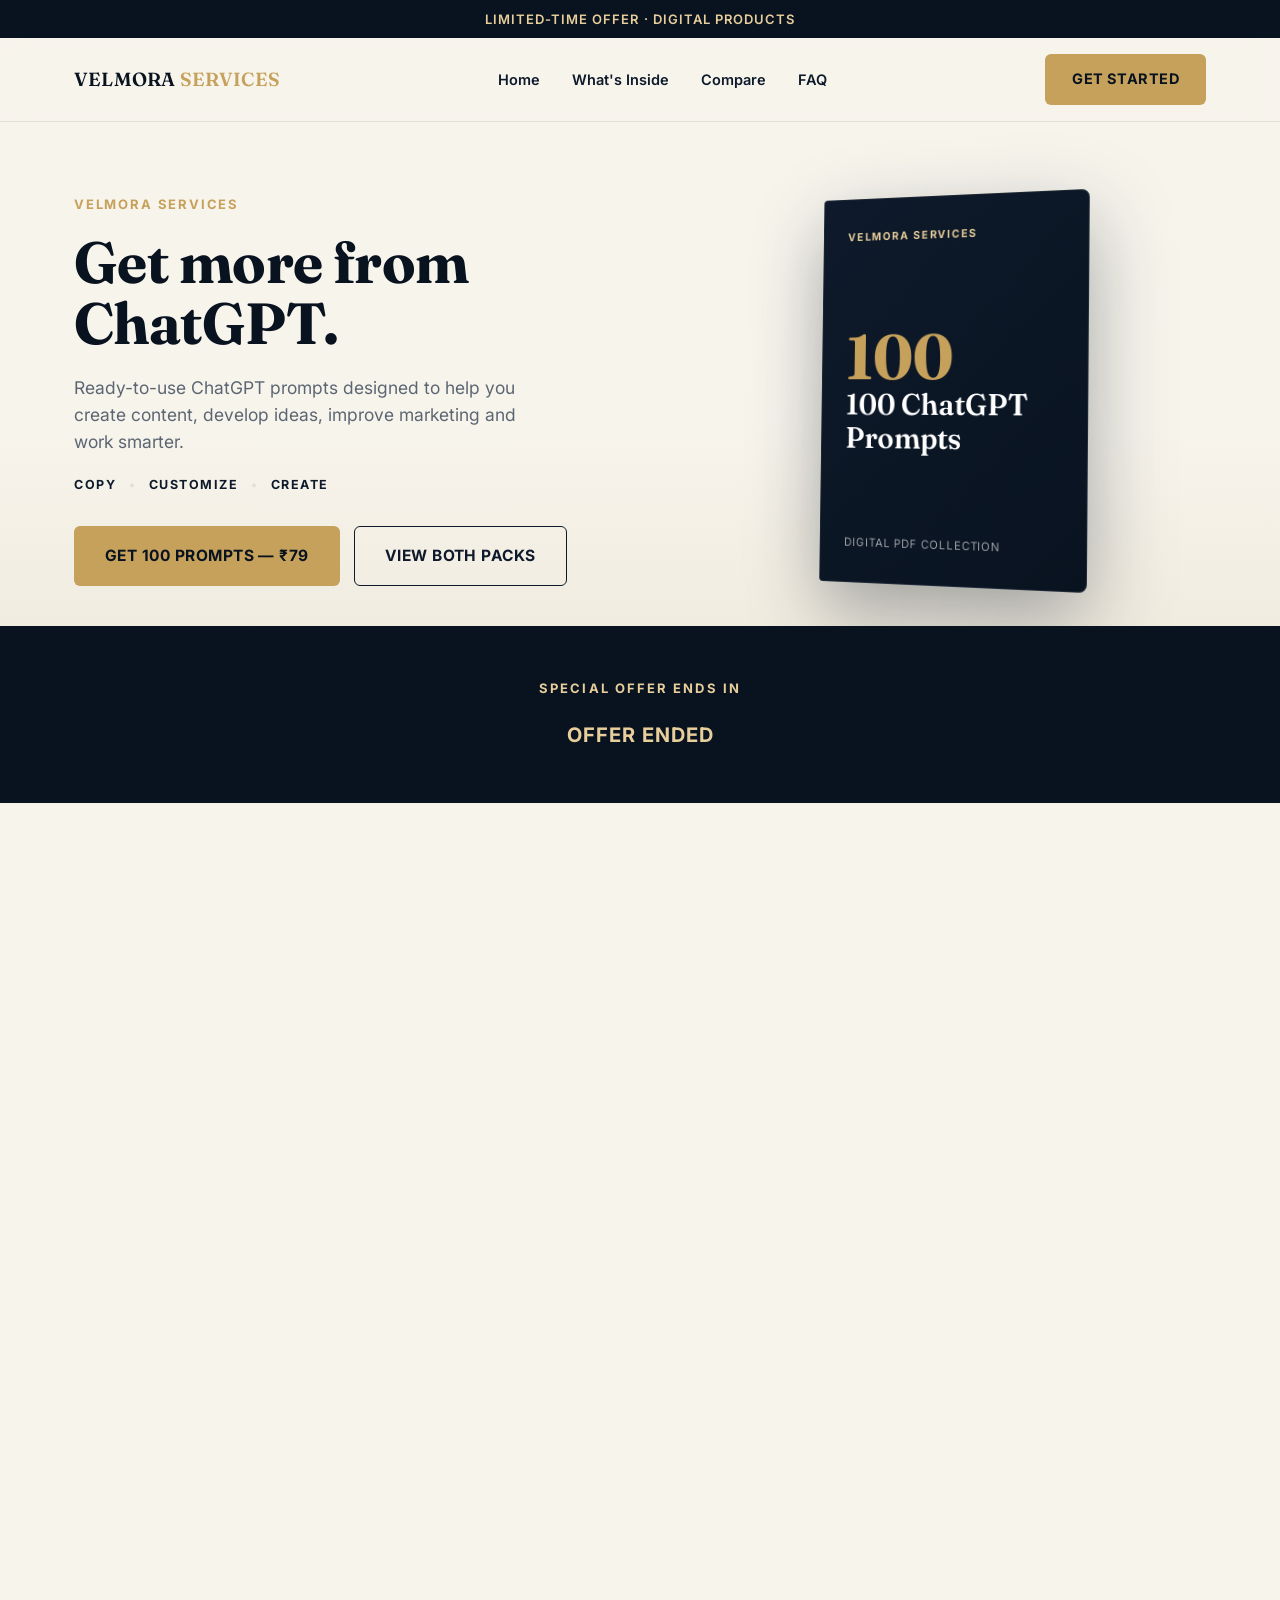
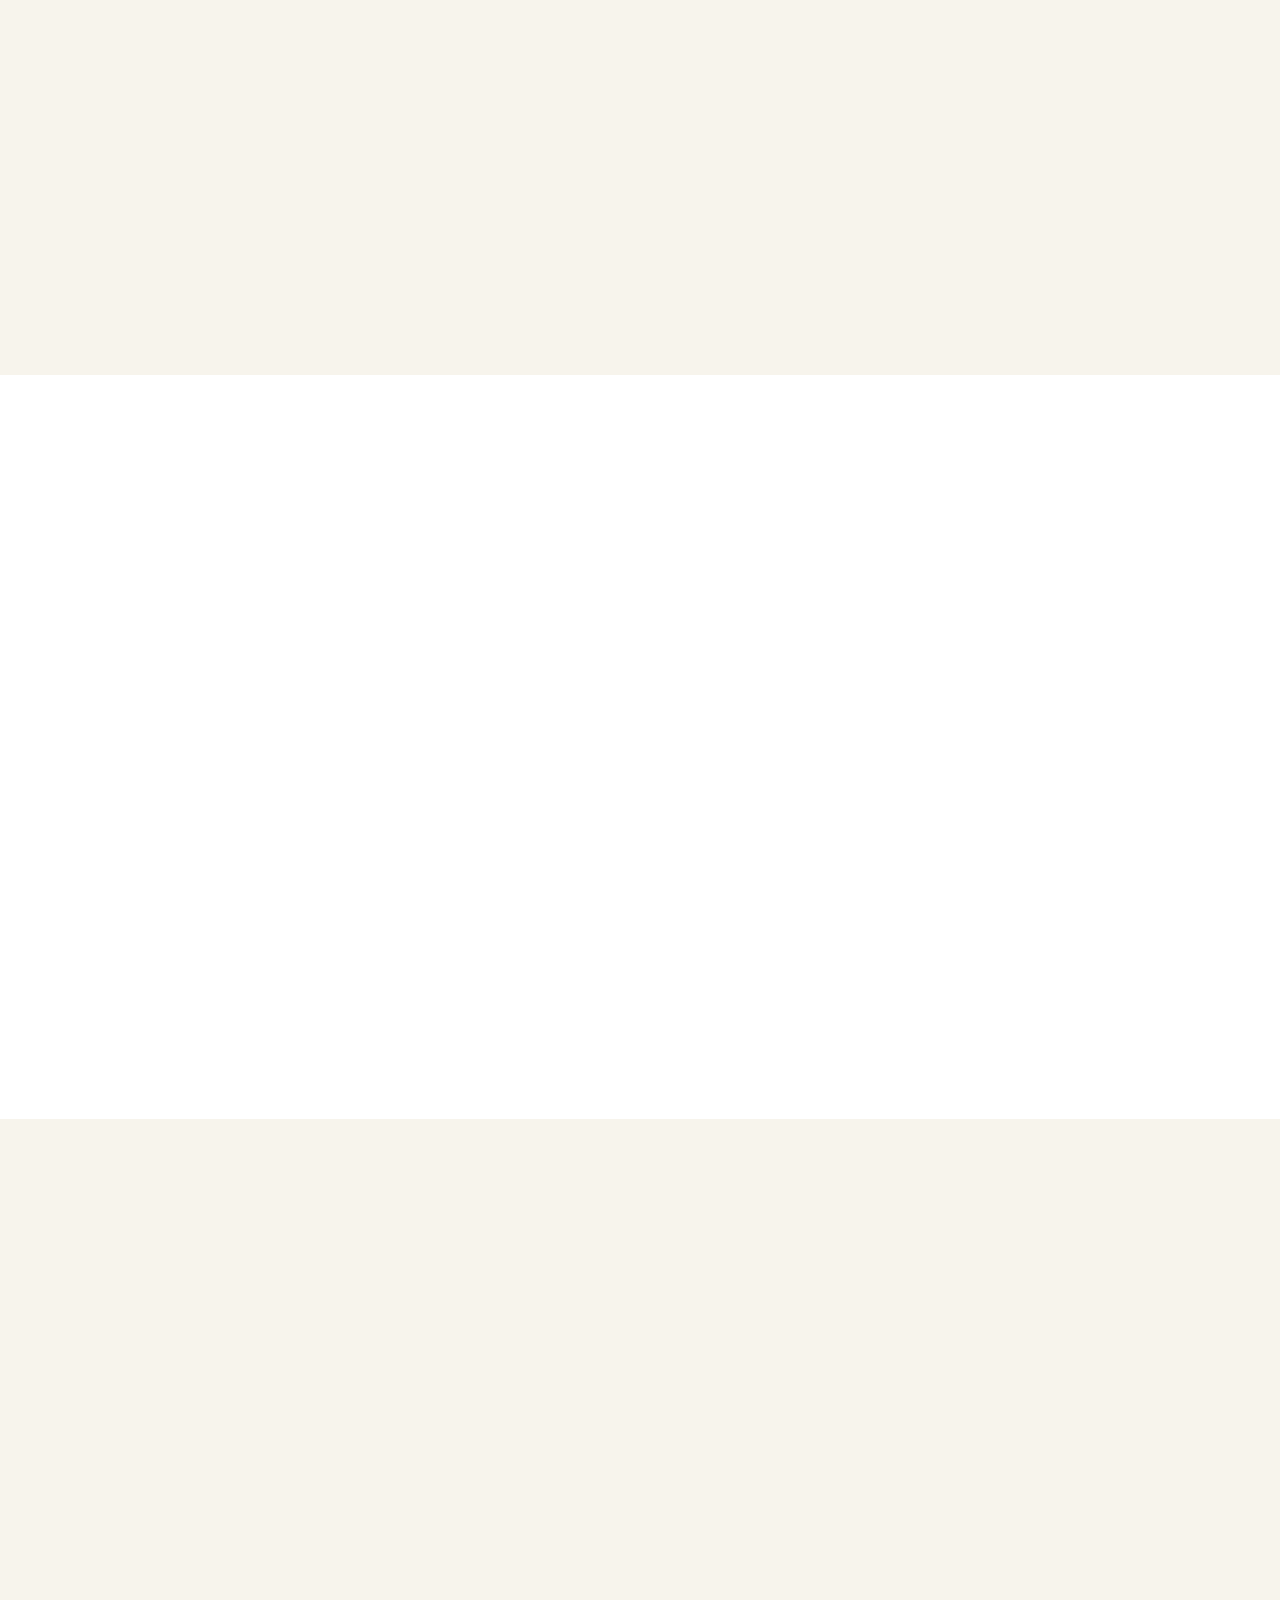
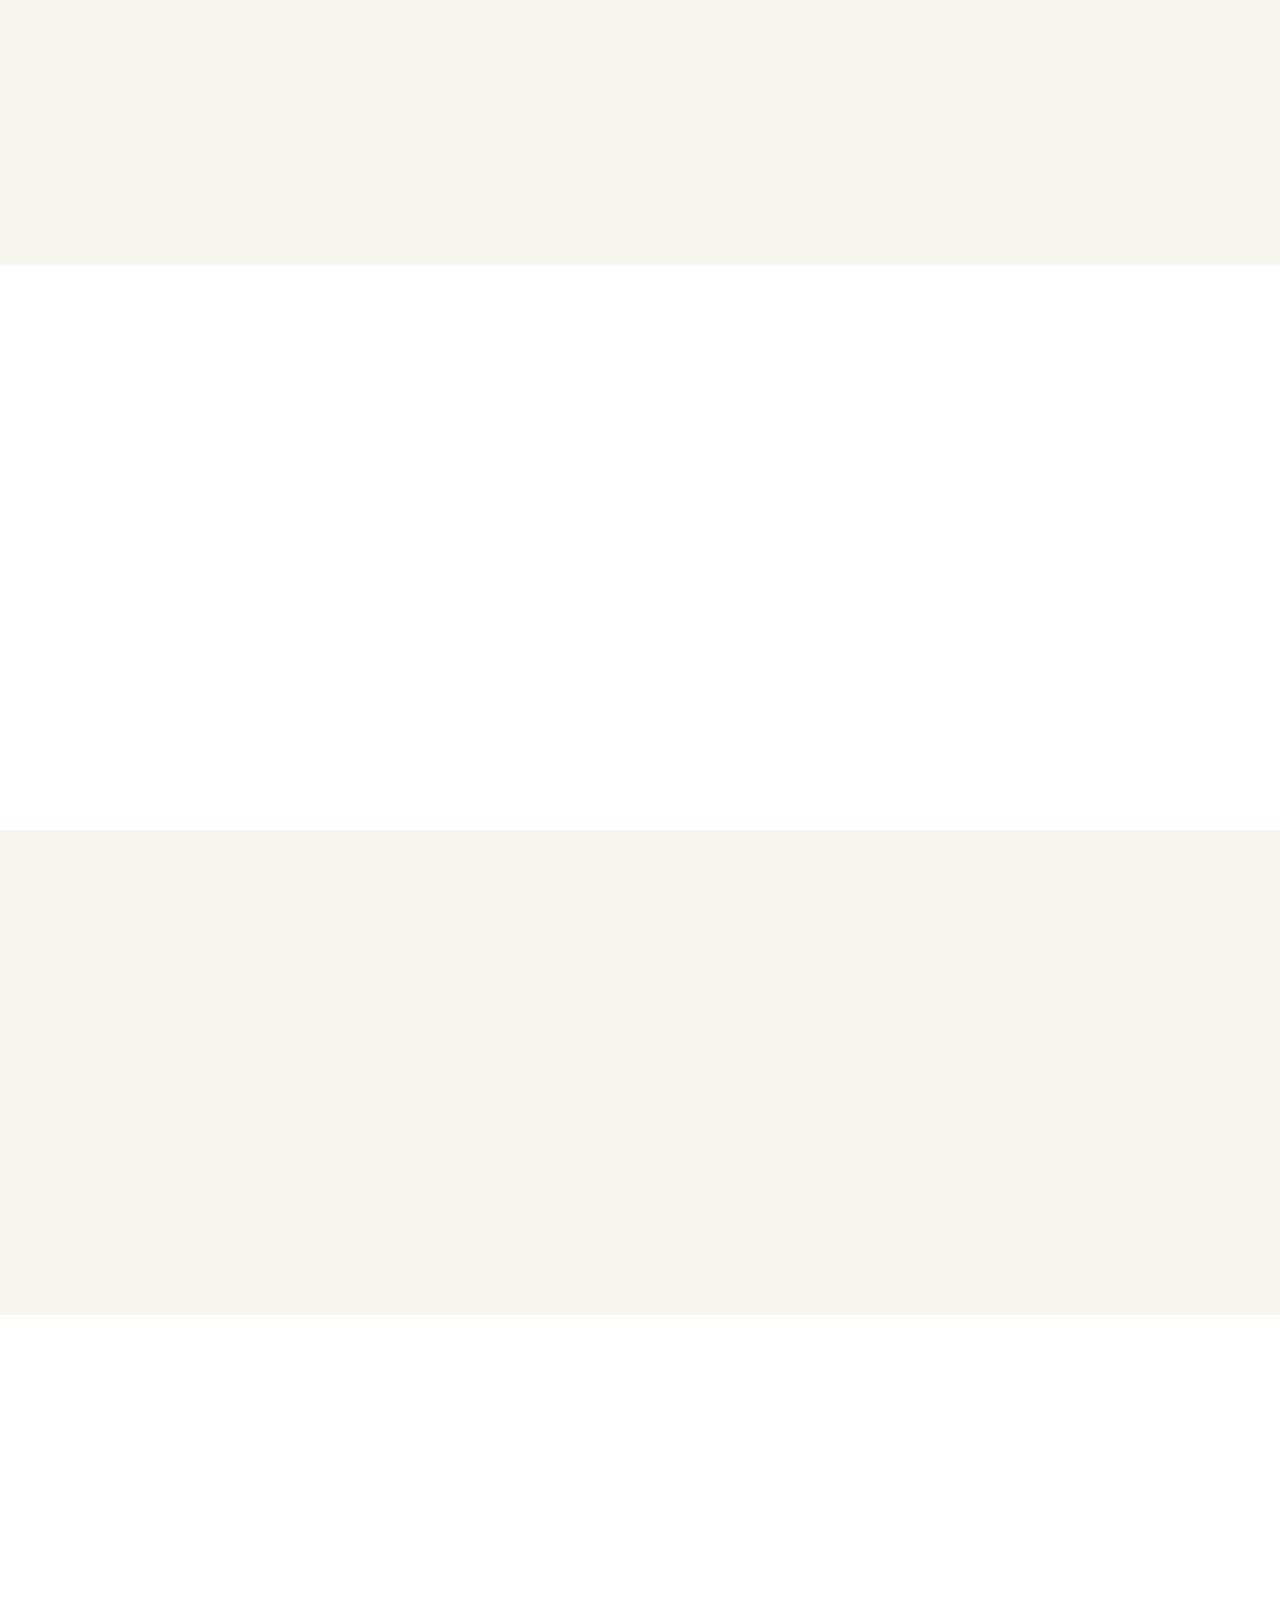
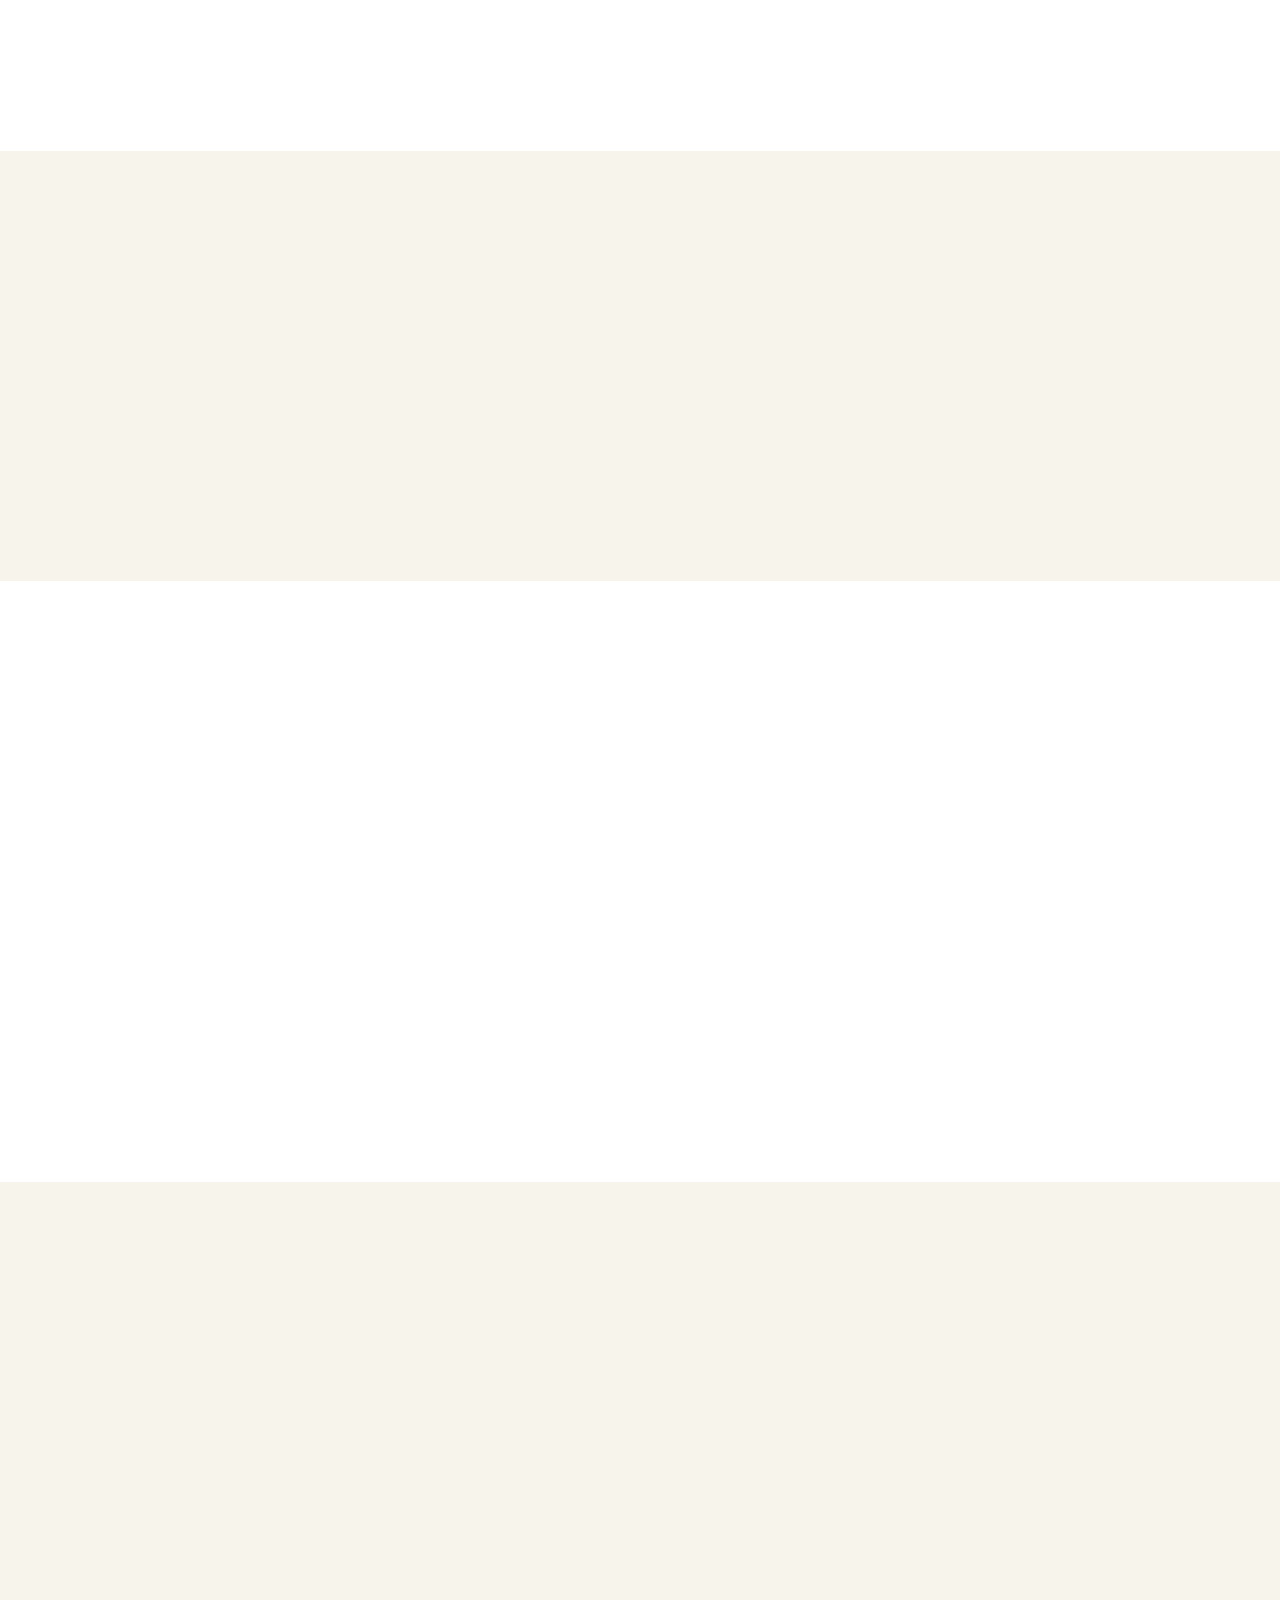
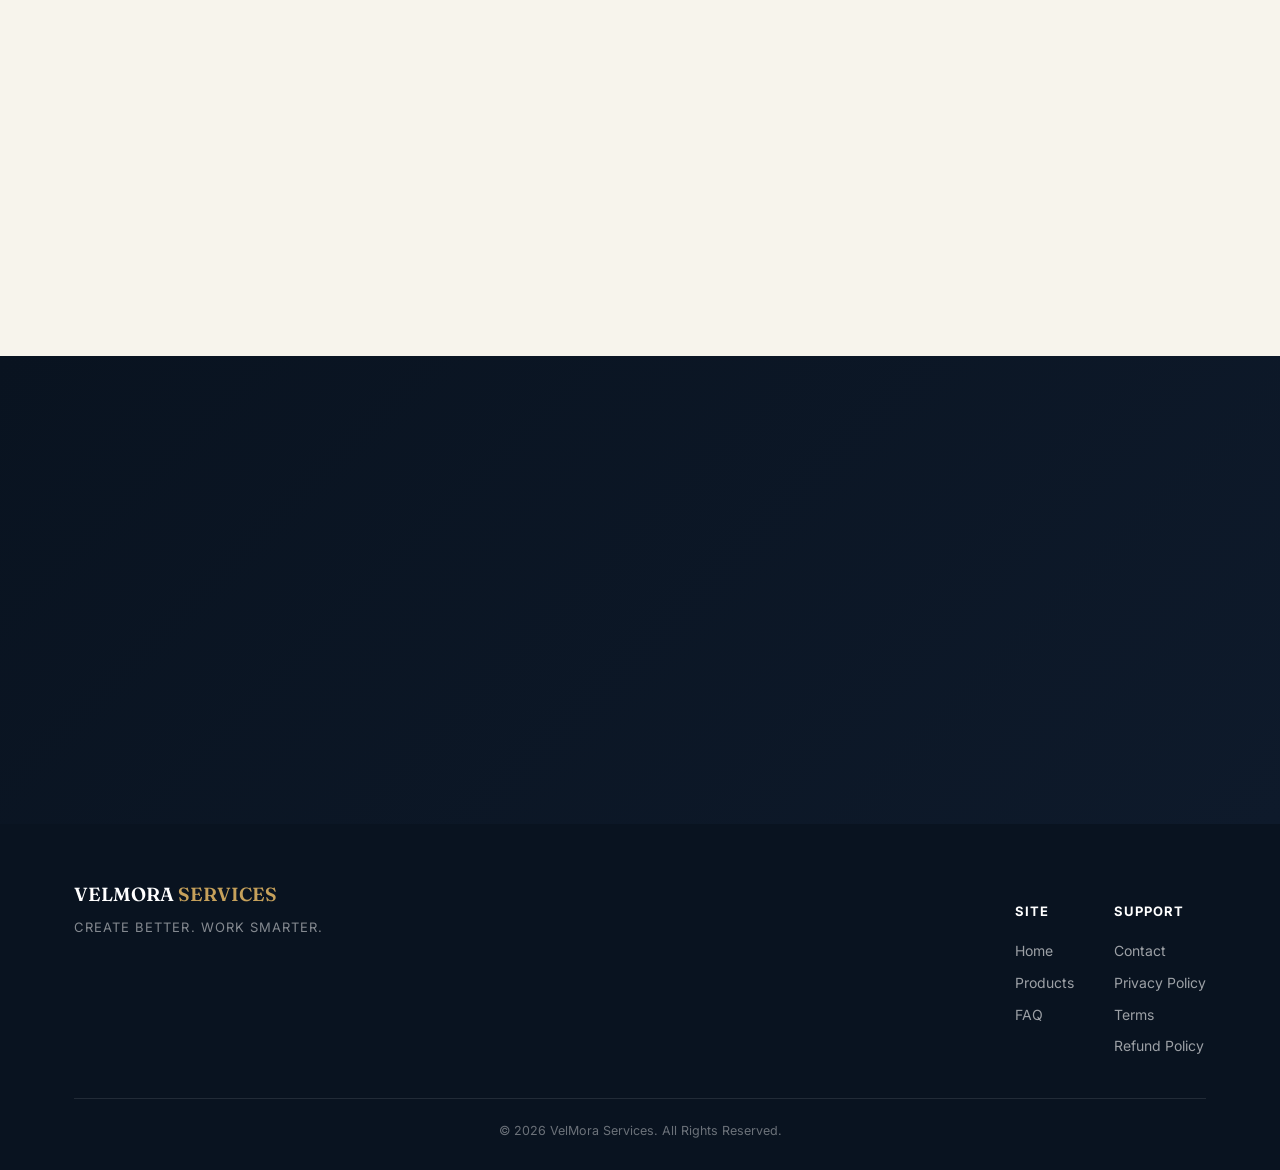
==== index.html @ fbcaab59 "Add files via upload" ====
<!DOCTYPE html>
<html lang="en">
<head>
<meta charset="UTF-8">
<meta name="viewport" content="width=device-width, initial-scale=1.0">
<title>Velmora Services — ChatGPT Prompt Packs</title>
<meta name="description" content="Ready-to-use ChatGPT prompt packs from Velmora Services. Choose 50 prompts for ₹59 or 100 prompts for ₹79.">
<link rel="stylesheet" href="styles.css">
</head>
<body>

<div class="announce">LIMITED-TIME OFFER · DIGITAL PRODUCTS</div>

<nav class="nav">
  <div class="nav-inner">
    <a href="#" class="logo">VELMORA <span>SERVICES</span></a>
    <ul class="nav-links">
      <li><a href="#home">Home</a></li>
      <li><a href="#whats-inside">What's Inside</a></li>
      <li><a href="#compare">Compare</a></li>
      <li><a href="#faq">FAQ</a></li>
    </ul>
    <a href="#products" class="btn btn-gold">GET STARTED</a>
    <button class="hamburger" data-hamburger aria-label="Menu">
      <span></span><span></span><span></span>
    </button>
  </div>
  <div class="mobile-menu" data-mobile-menu>
    <a href="#home">Home</a>
    <a href="#whats-inside">What's Inside</a>
    <a href="#compare">Compare</a>
    <a href="#faq">FAQ</a>
    <a href="#products" class="btn btn-gold" style="margin-top:12px;text-align:center;">GET STARTED</a>
  </div>
</nav>

<!-- ===================== HERO ===================== -->
<header class="hero" id="home">
  <div class="container hero-grid">
    <div>
      <div class="hero-label">VELMORA SERVICES</div>
      <h1>Get more from ChatGPT.</h1>
      <p class="hero-sub">Ready-to-use ChatGPT prompts designed to help you create content, develop ideas, improve marketing and work smarter.</p>
      <div class="hero-tags">COPY <span>•</span> CUSTOMIZE <span>•</span> CREATE</div>
      <div class="hero-ctas">
        <a href="#products" class="btn btn-gold btn-lg">GET 100 PROMPTS — ₹79</a>
        <a href="#products" class="btn btn-outline btn-lg">VIEW BOTH PACKS</a>
      </div>
    </div>
    <div class="book-stage">
      <div data-book data-img="" data-title="100 ChatGPT Prompts" data-number="100"></div>
    </div>
  </div>
</header>

<!-- ===================== COUNTDOWN ===================== -->
<section class="countdown-section" data-countdown>
  <div class="container">
    <div class="countdown-heading">SPECIAL OFFER ENDS IN</div>
    <div class="countdown" data-cd-grid>
      <div class="cd-block"><div class="cd-num" data-cd-days>00</div><div class="cd-label">DAYS</div></div>
      <div class="cd-block"><div class="cd-num" data-cd-hours>00</div><div class="cd-label">HOURS</div></div>
      <div class="cd-block"><div class="cd-num" data-cd-mins>00</div><div class="cd-label">MINUTES</div></div>
      <div class="cd-block"><div class="cd-num" data-cd-secs>00</div><div class="cd-label">SECONDS</div></div>
    </div>
    <div class="cd-ended" data-cd-ended style="display:none;">OFFER ENDED</div>
  </div>
</section>

<!-- ===================== PRODUCTS ===================== -->
<section class="section" id="products">
  <div class="container">
    <div class="reveal">
      <h2 class="section-title">Choose your prompt pack</h2>
      <p class="section-sub">Start small or get the complete collection.</p>
    </div>

    <div class="products-grid">

      <!-- 50 PROMPT CARD -->
      <div class="p-card reveal">
        <span class="p-badge">STARTER PACK</span>
        <div class="p-cover-wrap">
          <div data-book data-img="" data-title="50 ChatGPT Prompts" data-number="50"></div>
        </div>
        <h3 class="p-name">50 CHATGPT PROMPTS</h3>
        <div class="p-price">₹59</div>
        <p class="p-desc">A practical collection of ready-to-use ChatGPT prompts for creators, marketers, freelancers, entrepreneurs and everyday users.</p>
        <ul class="p-benefits">
          <li>50 Ready-to-Use Prompts</li>
          <li>Copy & Customize</li>
          <li>Beginner Friendly</li>
          <li>Digital PDF</li>
          <li>Instant Digital Access</li>
        </ul>
        <a href="#" data-link="PAYMENT_50_URL" class="btn btn-navy btn-lg btn-block">GET 50 PROMPTS — ₹59</a>
      </div>

      <!-- 100 PROMPT CARD -->
      <div class="p-card featured reveal">
        <span class="p-badge gold">⭐ BEST VALUE</span>
        <div class="p-cover-wrap">
          <div data-book data-img="" data-title="100 ChatGPT Prompts" data-number="100"></div>
        </div>
        <h3 class="p-name">100 CHATGPT PROMPTS</h3>
        <div class="p-price">₹79</div>
        <p class="p-desc">A larger collection of practical ChatGPT prompts for content, marketing, creativity, business and productivity.</p>
        <ul class="p-benefits">
          <li>100 Ready-to-Use Prompts</li>
          <li>Copy & Customize</li>
          <li>Beginner Friendly</li>
          <li>Digital PDF</li>
          <li>Instant Digital Access</li>
        </ul>
        <div class="p-highlight">GET 50 MORE PROMPTS FOR ONLY ₹20 EXTRA</div>
        <a href="#" data-link="PAYMENT_100_URL" class="btn btn-gold btn-lg btn-block">GET 100 PROMPTS — ₹79</a>
      </div>

    </div>
  </div>
</section>

<!-- ===================== COMPARISON ===================== -->
<section class="section section-tight" id="compare" style="background:var(--white);">
  <div class="container">
    <div class="reveal">
      <h2 class="section-title">Which pack is right for you?</h2>
    </div>
    <div class="compare-table-wrap reveal">
      <table class="compare">
        <thead>
          <tr>
            <th></th>
            <th>50 PROMPTS</th>
            <th>100 PROMPTS</th>
          </tr>
        </thead>
        <tbody>
          <tr><td>Prompts</td><td>50</td><td>100</td></tr>
          <tr><td>Ready to Use</td><td class="check">✓</td><td class="check">✓</td></tr>
          <tr><td>Digital PDF</td><td class="check">✓</td><td class="check">✓</td></tr>
          <tr><td>Beginner Friendly</td><td class="check">✓</td><td class="check">✓</td></tr>
          <tr><td>Content & Ideas</td><td class="check">✓</td><td class="check">✓</td></tr>
          <tr><td>Best Value</td><td class="dash">—</td><td class="star">⭐</td></tr>
        </tbody>
      </table>
    </div>
    <div class="compare-callout reveal">Double the prompts. Only ₹20 more.</div>
  </div>
</section>

<!-- ===================== WHAT'S INSIDE ===================== -->
<section class="section" id="whats-inside">
  <div class="container">
    <div class="reveal">
      <h2 class="section-title">What can you do with these prompts?</h2>
      <p class="section-sub">Every prompt in both packs falls into one of these practical categories.</p>
    </div>
    <div class="cat-grid">
      <div class="cat-card reveal">
        <div class="cat-icon">Cr</div>
        <h4>Creative Content</h4>
        <p>Prompts for generating fresh ideas, stories and creative angles.</p>
      </div>
      <div class="cat-card reveal">
        <div class="cat-icon">Mk</div>
        <h4>Marketing</h4>
        <p>Prompts to plan campaigns, taglines and promotional copy.</p>
      </div>
      <div class="cat-card reveal">
        <div class="cat-icon">Sm</div>
        <h4>Social Media</h4>
        <p>Prompts for captions, post ideas and content calendars.</p>
      </div>
      <div class="cat-card reveal">
        <div class="cat-icon">Bz</div>
        <h4>Business</h4>
        <p>Prompts to support planning, communication and strategy.</p>
      </div>
      <div class="cat-card reveal">
        <div class="cat-icon">Wr</div>
        <h4>Writing</h4>
        <p>Prompts to draft, edit and refine written content faster.</p>
      </div>
      <div class="cat-card reveal">
        <div class="cat-icon">Pr</div>
        <h4>Productivity</h4>
        <p>Prompts to organize tasks, plans and daily workflows.</p>
      </div>
      <div class="cat-card reveal">
        <div class="cat-icon">Id</div>
        <h4>Creative Ideas</h4>
        <p>Prompts for brainstorming new concepts and directions.</p>
      </div>
      <div class="cat-card reveal">
        <div class="cat-icon">Cc</div>
        <h4>Content Creation</h4>
        <p>Prompts to structure articles, scripts and long-form content.</p>
      </div>
    </div>
  </div>
</section>

<!-- ===================== PREVIEW ===================== -->
<section class="section section-tight" style="background:var(--white);">
  <div class="container">
    <div class="reveal">
      <h2 class="section-title">Take a look inside</h2>
    </div>
    <div class="preview-grid">
      <div class="preview-col reveal">
        <div data-book data-img="" data-title="50 ChatGPT Prompts" data-number="50"></div>
        <div class="preview-name">50 CHATGPT PROMPTS</div>
        <p class="preview-caption">“Simple. Practical. Ready to use.”</p>
      </div>
      <div class="preview-col reveal">
        <div data-book data-img="" data-title="100 ChatGPT Prompts" data-number="100"></div>
        <div class="preview-name">100 CHATGPT PROMPTS</div>
        <p class="preview-caption">“Simple. Practical. Ready to use.”</p>
      </div>
    </div>
  </div>
</section>

<!-- ===================== WHY THIS FORMAT ===================== -->
<section class="section">
  <div class="container why-block">
    <div class="why-copy reveal">
      <div class="eyebrow">WHY THIS FORMAT?</div>
      <h2 class="section-title">Stop starting from a blank chat</h2>
      <p>Instead of repeatedly wondering what to ask ChatGPT, use structured prompts as starting points and customize them according to your goal.</p>
      <p>Each prompt is written to be copied, adapted and used right away — no prompt-writing experience required.</p>
    </div>
    <div class="why-visual reveal">
      <div class="line">Blank chat window → <b>uncertain where to start</b></div>
      <div class="line">Structured prompt → <b>clear starting point</b></div>
      <div class="line">Customize for your goal → <b>relevant output</b></div>
      <div class="line">Reuse whenever needed → <b>saved time</b></div>
    </div>
  </div>
</section>

<!-- ===================== HOW IT WORKS ===================== -->
<section class="section section-tight" style="background:var(--white);">
  <div class="container">
    <div class="reveal">
      <h2 class="section-title">Get your prompts in 3 simple steps</h2>
    </div>
    <div class="steps-grid">
      <div class="step-card reveal">
        <div class="step-num">01</div>
        <h4>Choose your pack</h4>
        <p>Select 50 prompts for ₹59 or 100 prompts for ₹79.</p>
      </div>
      <div class="step-card reveal">
        <div class="step-num">02</div>
        <h4>Complete your purchase</h4>
        <p>Click the appropriate button and complete payment.</p>
      </div>
      <div class="step-card reveal">
        <div class="step-num">03</div>
        <h4>Download</h4>
        <p>After successful payment, you'll be redirected to the appropriate Thank You page where your PDF can be downloaded.</p>
      </div>
    </div>
  </div>
</section>

<!-- ===================== WHO IS IT FOR ===================== -->
<section class="section">
  <div class="container">
    <div class="reveal">
      <h2 class="section-title">Made for people who create</h2>
    </div>
    <div class="who-grid">
      <div class="who-card reveal">Content Creators</div>
      <div class="who-card reveal">Freelancers</div>
      <div class="who-card reveal">Entrepreneurs</div>
      <div class="who-card reveal">Marketers</div>
      <div class="who-card reveal">Social Media Managers</div>
      <div class="who-card reveal">Small Businesses</div>
      <div class="who-card reveal">Designers</div>
      <div class="who-card reveal">Students & Beginners</div>
    </div>
  </div>
</section>

<!-- ===================== FINAL PRICING ===================== -->
<section class="section section-tight" style="background:var(--white);">
  <div class="container">
    <div class="reveal">
      <h2 class="section-title">Choose your collection</h2>
    </div>
    <div class="pricing-final">
      <div class="price-box reveal">
        <h3>50 CHATGPT PROMPTS</h3>
        <div class="price-tag">₹59</div>
        <div class="price-note">STARTER PACK</div>
        <p style="margin-top:14px;color:var(--ink-muted);font-size:14.5px;">50 ready-to-use prompts</p>
        <a href="#" data-link="PAYMENT_50_URL" class="btn btn-outline btn-lg btn-block" style="margin-top:26px;">GET 50 PROMPTS — ₹59</a>
      </div>
      <div class="price-box dominant reveal">
        <span class="price-badge">⭐ BEST VALUE</span>
        <h3>100 CHATGPT PROMPTS</h3>
        <div class="price-tag">₹79</div>
        <div class="price-note">100 ready-to-use prompts</div>
        <div class="price-extra">DOUBLE THE PROMPTS FOR ONLY ₹20 MORE</div>
        <a href="#" data-link="PAYMENT_100_URL" class="btn btn-gold btn-lg btn-block">GET 100 PROMPTS — ₹79</a>
      </div>
    </div>
  </div>
</section>

<!-- ===================== FAQ ===================== -->
<section class="section" id="faq">
  <div class="container">
    <div class="reveal">
      <h2 class="section-title center">Frequently asked questions</h2>
    </div>
    <div class="faq-list">

      <div class="faq-item reveal" data-faq-item>
        <button class="faq-q" data-faq-q>What do I receive after purchase?<span class="plus">+</span></button>
        <div class="faq-a">You receive the digital PDF corresponding to the pack you purchased.</div>
      </div>

      <div class="faq-item reveal" data-faq-item>
        <button class="faq-q" data-faq-q>Is this a physical book?<span class="plus">+</span></button>
        <div class="faq-a">No. This is a digital PDF product.</div>
      </div>

      <div class="faq-item reveal" data-faq-item>
        <button class="faq-q" data-faq-q>What's the difference between the two packs?<span class="plus">+</span></button>
        <div class="faq-a">The ₹59 pack contains 50 prompts, while the ₹79 pack contains 100 prompts.</div>
      </div>

      <div class="faq-item reveal" data-faq-item>
        <button class="faq-q" data-faq-q>Can beginners use these prompts?<span class="plus">+</span></button>
        <div class="faq-a">Yes. The prompts are designed to be easy to copy, customize and use.</div>
      </div>

      <div class="faq-item reveal" data-faq-item>
        <button class="faq-q" data-faq-q>How do I download the PDF?<span class="plus">+</span></button>
        <div class="faq-a">After successful payment, you'll be redirected to the purchase confirmation page where the download button will be available.</div>
      </div>

      <div class="faq-item reveal" data-faq-item>
        <button class="faq-q" data-faq-q>Is payment one-time?<span class="plus">+</span></button>
        <div class="faq-a">Yes. This is a one-time digital product purchase.</div>
      </div>

      <div class="faq-item reveal" data-faq-item>
        <button class="faq-q" data-faq-q>Can I use these prompts for my work?<span class="plus">+</span></button>
        <div class="faq-a">Yes, according to the usage terms provided with the product.</div>
      </div>

    </div>
  </div>
</section>

<!-- ===================== FINAL CTA ===================== -->
<section class="final-cta">
  <div class="container reveal">
    <h2>Ready to create better with ChatGPT?</h2>
    <p>Choose your collection and start using practical, ready-to-use prompts today.</p>
    <div class="final-ctas">
      <a href="#" data-link="PAYMENT_50_URL" class="btn btn-outline btn-lg" style="border-color:rgba(255,255,255,0.4);color:#fff;">GET 50 PROMPTS — ₹59</a>
      <a href="#" data-link="PAYMENT_100_URL" class="btn btn-gold btn-lg">GET 100 PROMPTS — ₹79</a>
    </div>
    <div class="final-note">⭐ 100 PROMPTS — BEST VALUE</div>
  </div>
</section>

<!-- ===================== FOOTER ===================== -->
<footer class="footer">
  <div class="container">
    <div class="footer-top">
      <div>
        <div class="footer-logo">VELMORA <span>SERVICES</span></div>
        <div class="footer-tag">CREATE BETTER. WORK SMARTER.</div>
      </div>
      <div class="footer-links">
        <div class="footer-col">
          <h5>SITE</h5>
          <a href="#home">Home</a>
          <a href="#products">Products</a>
          <a href="#faq">FAQ</a>
        </div>
        <div class="footer-col">
          <h5>SUPPORT</h5>
          <a href="mailto:" data-support-mailto>Contact</a>
          <a href="#">Privacy Policy</a>
          <a href="#">Terms</a>
          <a href="#">Refund Policy</a>
        </div>
      </div>
    </div>
    <div class="footer-bottom">© 2026 VelMora Services. All Rights Reserved.</div>
  </div>
</footer>

<script src="config.js"></script>
<script src="main.js"></script>
</body>
</html>
---- styles.css ----
@import url('https://fonts.googleapis.com/css2?family=Fraunces:opsz,wght@9..144,400;9..144,500;9..144,600;9..144,700&family=Inter:wght@400;500;600;700;800&display=swap');

:root{
  --navy: #0E1A2B;
  --navy-deep: #091320;
  --navy-soft: #16283F;
  --gold: #C6A15B;
  --gold-light: #E7CE9A;
  --cream: #F7F4EC;
  --white: #FFFFFF;
  --ink: #16202E;
  --ink-muted: #5C6673;
  --line: #E4DFD3;
  --success: #2E7D4F;
  --radius-s: 6px;
  --radius-m: 12px;
  --radius-l: 20px;
  --shadow-card: 0 10px 30px rgba(14,26,43,0.08);
  --shadow-card-hover: 0 18px 40px rgba(14,26,43,0.14);
  --shadow-deep: 0 24px 60px rgba(9,19,32,0.35);
}

*{box-sizing:border-box;}
html{scroll-behavior:smooth;}
body{
  margin:0;
  font-family:'Inter', -apple-system, BlinkMacSystemFont, sans-serif;
  color:var(--ink);
  background:var(--cream);
  line-height:1.55;
  -webkit-font-smoothing:antialiased;
}
img{max-width:100%;display:block;}
a{text-decoration:none;color:inherit;}
button{font-family:inherit;cursor:pointer;}
h1,h2,h3,h4{
  font-family:'Fraunces', serif;
  margin:0;
  color:var(--navy-deep);
  letter-spacing:-0.01em;
}
p{margin:0;}
.container{
  max-width:1180px;
  margin:0 auto;
  padding:0 24px;
}
.eyebrow{
  font-size:12.5px;
  font-weight:700;
  letter-spacing:0.14em;
  color:var(--gold);
}
.section{padding:96px 0;}
.section-tight{padding:56px 0;}
.section-title{
  font-size:clamp(28px,4vw,42px);
  font-weight:600;
  line-height:1.15;
}
.section-sub{
  color:var(--ink-muted);
  font-size:17px;
  max-width:560px;
  margin-top:14px;
}
.center{text-align:center;margin-left:auto;margin-right:auto;}

/* animations */
.reveal{opacity:0;transform:translateY(18px);transition:opacity .7s ease, transform .7s ease;}
.reveal.in{opacity:1;transform:translateY(0);}
@media (prefers-reduced-motion: reduce){
  .reveal{opacity:1;transform:none;transition:none;}
  html{scroll-behavior:auto;}
}

/* ============ ANNOUNCEMENT BAR ============ */
.announce{
  background:var(--navy-deep);
  color:var(--gold-light);
  text-align:center;
  font-size:13px;
  font-weight:600;
  letter-spacing:0.08em;
  padding:9px 16px;
}

/* ============ NAV ============ */
.nav{
  position:sticky;top:0;z-index:50;
  background:rgba(247,244,236,0.92);
  backdrop-filter:blur(10px);
  border-bottom:1px solid var(--line);
}
.nav-inner{
  max-width:1180px;margin:0 auto;padding:16px 24px;
  display:flex;align-items:center;justify-content:space-between;
}
.logo{
  font-family:'Fraunces',serif;
  font-weight:600;
  font-size:19px;
  color:var(--navy-deep);
  letter-spacing:0.01em;
}
.logo span{color:var(--gold);}
.nav-links{display:flex;gap:32px;list-style:none;margin:0;padding:0;}
.nav-links a{
  font-size:14.5px;font-weight:600;color:var(--navy);
  padding:6px 0;border-bottom:2px solid transparent;
  transition:border-color .2s ease, color .2s ease;
}
.nav-links a:hover{border-color:var(--gold);}
.btn{
  display:inline-flex;align-items:center;justify-content:center;gap:8px;
  padding:13px 26px;border-radius:var(--radius-s);
  font-weight:700;font-size:14.5px;letter-spacing:0.03em;
  border:1px solid transparent;transition:transform .15s ease, box-shadow .2s ease, background .2s ease;
}
.btn:active{transform:translateY(1px);}
.btn-gold{background:var(--gold);color:var(--navy-deep);}
.btn-gold:hover{background:var(--gold-light);box-shadow:0 8px 22px rgba(198,161,91,0.4);}
.btn-navy{background:var(--navy);color:var(--white);}
.btn-navy:hover{background:var(--navy-soft);}
.btn-outline{background:transparent;border-color:var(--navy);color:var(--navy);}
.btn-outline:hover{background:var(--navy);color:var(--white);}
.btn-block{width:100%;}
.btn-lg{padding:17px 30px;font-size:15.5px;}
.hamburger{display:none;flex-direction:column;gap:5px;background:none;border:none;padding:6px;}
.hamburger span{width:24px;height:2px;background:var(--navy);display:block;}
.mobile-menu{
  display:none;flex-direction:column;gap:2px;
  background:var(--white);border-top:1px solid var(--line);
  padding:8px 24px 18px;
}
.mobile-menu.open{display:flex;}
.mobile-menu a{padding:12px 0;font-weight:600;border-bottom:1px solid var(--line);}

/* ============ HERO ============ */
.hero{
  background:linear-gradient(180deg, var(--cream) 0%, var(--cream) 60%, #F1ECE0 100%);
  padding:72px 0 40px;
  overflow:hidden;
}
.hero-grid{
  display:grid;grid-template-columns:1.05fr 0.95fr;gap:60px;align-items:center;
}
.hero-label{font-size:13px;font-weight:700;letter-spacing:0.14em;color:var(--gold);margin-bottom:18px;}
.hero h1{
  font-size:clamp(34px,5.2vw,58px);
  font-weight:700;
  line-height:1.05;
}
.hero-sub{
  margin-top:20px;font-size:17.5px;color:var(--ink-muted);max-width:480px;
}
.hero-tags{
  margin-top:20px;font-size:12.5px;font-weight:700;letter-spacing:0.12em;color:var(--navy);
}
.hero-tags span{color:var(--line);margin:0 8px;}
.hero-ctas{display:flex;gap:14px;margin-top:32px;flex-wrap:wrap;}

.book-stage{
  position:relative;display:flex;justify-content:center;align-items:center;
  perspective:1400px;
}
.book{
  width:280px;height:392px;position:relative;
  transform:rotateY(-18deg) rotateX(2deg);
  transform-style:preserve-3d;
  filter:drop-shadow(0 30px 40px rgba(9,19,32,0.35));
  transition:transform .5s ease;
}
.book:hover{transform:rotateY(-10deg) rotateX(1deg);}
.book-cover{
  position:absolute;inset:0;border-radius:4px 8px 8px 4px;
  background:linear-gradient(135deg, var(--navy) 0%, var(--navy-deep) 100%);
  color:var(--white);
  display:flex;flex-direction:column;justify-content:space-between;
  padding:30px 26px;
  border:1px solid rgba(255,255,255,0.08);
}
.book-cover .bc-top{font-size:11px;letter-spacing:0.16em;font-weight:700;color:var(--gold-light);}
.book-cover .bc-title{font-family:'Fraunces',serif;font-size:30px;line-height:1.12;font-weight:600;}
.book-cover .bc-num{
  font-family:'Fraunces',serif;font-size:64px;font-weight:700;color:var(--gold);line-height:1;
}
.book-cover .bc-bottom{font-size:11.5px;letter-spacing:0.08em;color:rgba(255,255,255,0.6);}
.book-spine{
  position:absolute;left:-14px;top:0;bottom:0;width:14px;
  background:linear-gradient(90deg, #060C15, var(--navy-deep));
  transform:rotateY(90deg);transform-origin:right center;
  border-radius:4px 0 0 4px;
}
.book-pages{
  position:absolute;right:-6px;top:4px;bottom:4px;width:6px;
  background:repeating-linear-gradient(#EFEAE0,#EFEAE0 1px,#E0DACC 1px,#E0DACC 2px);
  transform:rotateY(90deg);transform-origin:left center;
}
.book img{
  position:absolute;inset:0;width:100%;height:100%;object-fit:cover;border-radius:4px 8px 8px 4px;
}

/* ============ COUNTDOWN ============ */
.countdown-section{
  background:var(--navy-deep);
  padding:52px 0;
  text-align:center;
}
.countdown-heading{
  color:var(--gold-light);font-size:13px;font-weight:700;letter-spacing:0.16em;margin-bottom:22px;
}
.countdown{
  display:flex;justify-content:center;gap:16px;flex-wrap:wrap;
}
.cd-block{
  background:rgba(255,255,255,0.05);
  border:1px solid rgba(198,161,91,0.3);
  border-radius:var(--radius-m);
  min-width:84px;padding:16px 10px;
}
.cd-num{font-family:'Fraunces',serif;font-size:36px;font-weight:600;color:var(--white);}
.cd-label{font-size:10.5px;letter-spacing:0.12em;color:rgba(255,255,255,0.55);font-weight:700;margin-top:4px;}
.cd-ended{color:var(--gold-light);font-size:20px;font-weight:700;letter-spacing:0.05em;}

/* ============ PRODUCT CARDS ============ */
.products-grid{
  display:grid;grid-template-columns:1fr 1fr;gap:28px;margin-top:52px;
}
.p-card{
  background:var(--white);
  border-radius:var(--radius-l);
  border:1px solid var(--line);
  padding:34px;
  box-shadow:var(--shadow-card);
  transition:box-shadow .25s ease, transform .25s ease;
  display:flex;flex-direction:column;
}
.p-card:hover{box-shadow:var(--shadow-card-hover);transform:translateY(-3px);}
.p-card.featured{
  border:2px solid var(--gold);
  background:linear-gradient(180deg,#FFFFFF 0%, #FDF9F0 100%);
  position:relative;
}
.p-badge{
  display:inline-block;font-size:11.5px;font-weight:700;letter-spacing:0.1em;
  padding:6px 12px;border-radius:999px;
  background:var(--navy);color:var(--white);
  align-self:flex-start;
}
.p-badge.gold{background:var(--gold);color:var(--navy-deep);}
.p-cover-wrap{
  display:flex;justify-content:center;margin:22px 0 24px;
}
.p-cover-wrap .book{width:150px;height:210px;transform:rotateY(-14deg);}
.p-name{font-size:22px;font-weight:600;margin-top:4px;}
.p-price{
  font-family:'Fraunces',serif;font-size:38px;font-weight:700;color:var(--navy-deep);margin-top:10px;
}
.p-price span{font-size:14px;color:var(--ink-muted);font-weight:500;font-family:'Inter',sans-serif;}
.p-desc{color:var(--ink-muted);font-size:15px;margin-top:12px;}
.p-benefits{list-style:none;padding:0;margin:22px 0;display:flex;flex-direction:column;gap:10px;}
.p-benefits li{font-size:14.5px;font-weight:600;color:var(--ink);display:flex;gap:9px;align-items:flex-start;}
.p-benefits li::before{content:"✓";color:var(--gold);font-weight:700;}
.p-highlight{
  background:var(--navy);color:var(--gold-light);font-size:12.5px;font-weight:700;
  letter-spacing:0.04em;padding:11px 14px;border-radius:var(--radius-s);text-align:center;margin-bottom:18px;
}
.p-card .btn{margin-top:auto;}

/* ============ COMPARISON TABLE ============ */
.compare-table-wrap{
  overflow-x:auto;margin-top:44px;
  border-radius:var(--radius-m);border:1px solid var(--line);
  background:var(--white);
}
table.compare{width:100%;border-collapse:collapse;min-width:520px;}
table.compare th, table.compare td{
  padding:16px 20px;text-align:center;border-bottom:1px solid var(--line);font-size:14.5px;
}
table.compare th:first-child, table.compare td:first-child{text-align:left;font-weight:600;color:var(--navy);}
table.compare thead th{
  background:var(--navy-deep);color:var(--white);font-weight:600;font-size:13.5px;letter-spacing:0.04em;
}
table.compare thead th:first-child{background:var(--navy-deep);}
table.compare tbody tr:last-child td{border-bottom:none;}
table.compare td.check{color:var(--success);font-weight:700;font-size:17px;}
table.compare td.star{color:var(--gold);font-weight:700;font-size:17px;}
table.compare td.dash{color:var(--ink-muted);}
.compare-callout{
  margin-top:34px;text-align:center;
  font-family:'Fraunces',serif;font-size:clamp(22px,3vw,30px);font-weight:600;color:var(--navy-deep);
  background:var(--gold-light);padding:26px;border-radius:var(--radius-m);
}

/* ============ WHATS INSIDE ============ */
.cat-grid{
  display:grid;grid-template-columns:repeat(4,1fr);gap:20px;margin-top:46px;
}
.cat-card{
  background:var(--white);border:1px solid var(--line);border-radius:var(--radius-m);
  padding:26px 22px;transition:box-shadow .2s ease, transform .2s ease;
}
.cat-card:hover{box-shadow:var(--shadow-card);transform:translateY(-2px);}
.cat-icon{
  width:42px;height:42px;border-radius:10px;background:var(--navy);
  display:flex;align-items:center;justify-content:center;color:var(--gold-light);font-weight:700;font-size:15px;
  margin-bottom:14px;font-family:'Fraunces',serif;
}
.cat-card h4{font-size:16.5px;font-weight:600;}
.cat-card p{color:var(--ink-muted);font-size:13.8px;margin-top:8px;}

/* ============ PREVIEW ============ */
.preview-grid{
  display:grid;grid-template-columns:1fr 1fr;gap:32px;margin-top:46px;
}
.preview-col{text-align:center;}
.preview-col .book{width:200px;height:280px;margin:0 auto;}
.preview-caption{margin-top:16px;font-size:14px;color:var(--ink-muted);font-style:italic;}
.preview-name{margin-top:18px;font-weight:700;font-size:15px;color:var(--navy);letter-spacing:0.03em;}

/* ============ WHY FORMAT ============ */
.why-block{
  display:grid;grid-template-columns:0.9fr 1.1fr;gap:56px;align-items:center;
}
.why-copy p{color:var(--ink-muted);font-size:16.5px;margin-top:16px;}
.why-visual{
  background:var(--navy-deep);border-radius:var(--radius-l);padding:44px;color:var(--white);
}
.why-visual .line{
  border-bottom:1px dashed rgba(255,255,255,0.15);padding:14px 0;font-size:14.5px;color:rgba(255,255,255,0.75);
}
.why-visual .line:last-child{border-bottom:none;}
.why-visual .line b{color:var(--gold-light);}

/* ============ HOW IT WORKS ============ */
.steps-grid{
  display:grid;grid-template-columns:repeat(3,1fr);gap:28px;margin-top:48px;
}
.step-card{
  background:var(--white);border:1px solid var(--line);border-radius:var(--radius-m);padding:30px 26px;
}
.step-num{
  font-family:'Fraunces',serif;font-size:34px;font-weight:700;color:var(--gold);
}
.step-card h4{margin-top:12px;font-size:17px;font-weight:600;}
.step-card p{margin-top:8px;color:var(--ink-muted);font-size:14.5px;}

/* ============ WHO ============ */
.who-grid{
  display:grid;grid-template-columns:repeat(4,1fr);gap:16px;margin-top:44px;
}
.who-card{
  background:var(--white);border:1px solid var(--line);border-radius:var(--radius-m);
  padding:20px;text-align:center;font-weight:600;font-size:14.5px;color:var(--navy);
}

/* ============ FINAL PRICING ============ */
.pricing-final{
  display:grid;grid-template-columns:1fr 1.15fr;gap:28px;margin-top:50px;align-items:stretch;
}
.price-box{
  background:var(--white);border:1px solid var(--line);border-radius:var(--radius-l);
  padding:38px;text-align:center;display:flex;flex-direction:column;
}
.price-box.dominant{
  background:var(--navy-deep);border:2px solid var(--gold);color:var(--white);
  box-shadow:var(--shadow-deep);
}
.price-box h3{font-size:19px;font-weight:600;}
.price-box.dominant h3{color:var(--white);}
.price-tag{font-family:'Fraunces',serif;font-size:46px;font-weight:700;margin:16px 0 6px;color:var(--navy-deep);}
.price-box.dominant .price-tag{color:var(--gold-light);}
.price-note{color:var(--ink-muted);font-size:14px;}
.price-box.dominant .price-note{color:rgba(255,255,255,0.7);}
.price-badge{
  display:inline-block;margin-bottom:12px;font-size:12px;font-weight:700;letter-spacing:0.08em;
  color:var(--gold);
}
.price-box.dominant .price-badge{color:var(--gold-light);}
.price-extra{
  margin:18px 0;font-size:13px;font-weight:700;letter-spacing:0.03em;
  background:rgba(198,161,91,0.15);color:var(--gold);padding:10px;border-radius:var(--radius-s);
}
.price-box.dominant .price-extra{background:rgba(231,206,154,0.15);color:var(--gold-light);}
.price-box .btn{margin-top:auto;}

/* ============ FAQ ============ */
.faq-list{max-width:760px;margin:44px auto 0;}
.faq-item{border-bottom:1px solid var(--line);}
.faq-q{
  width:100%;text-align:left;background:none;border:none;padding:22px 4px;
  display:flex;justify-content:space-between;align-items:center;gap:16px;
  font-size:16.5px;font-weight:600;color:var(--navy-deep);font-family:'Fraunces',serif;
}
.faq-q .plus{font-size:20px;color:var(--gold);transition:transform .25s ease;flex-shrink:0;}
.faq-item.open .plus{transform:rotate(45deg);}
.faq-a{
  max-height:0;overflow:hidden;transition:max-height .3s ease;
  color:var(--ink-muted);font-size:15px;padding:0 4px;
}
.faq-item.open .faq-a{max-height:220px;padding-bottom:20px;}

/* ============ FINAL CTA ============ */
.final-cta{
  background:linear-gradient(135deg, var(--navy-deep) 0%, var(--navy) 100%);
  color:var(--white);text-align:center;padding:96px 0;
}
.final-cta h2{color:var(--white);font-size:clamp(28px,4.4vw,44px);}
.final-cta p{color:rgba(255,255,255,0.75);margin-top:16px;font-size:17px;max-width:520px;margin-left:auto;margin-right:auto;}
.final-ctas{display:flex;justify-content:center;gap:16px;margin-top:36px;flex-wrap:wrap;}
.final-note{margin-top:22px;font-size:13px;letter-spacing:0.05em;font-weight:700;color:var(--gold-light);}

/* ============ FOOTER ============ */
.footer{background:var(--navy-deep);color:rgba(255,255,255,0.65);padding:56px 0 30px;}
.footer-top{
  display:flex;justify-content:space-between;flex-wrap:wrap;gap:32px;padding-bottom:36px;
  border-bottom:1px solid rgba(255,255,255,0.1);
}
.footer-logo{font-family:'Fraunces',serif;font-size:19px;font-weight:600;color:var(--white);}
.footer-logo span{color:var(--gold);}
.footer-tag{margin-top:8px;font-size:13px;letter-spacing:0.08em;color:rgba(255,255,255,0.5);}
.footer-links{display:flex;gap:40px;flex-wrap:wrap;}
.footer-col h5{color:var(--white);font-size:13px;letter-spacing:0.08em;margin-bottom:14px;}
.footer-col a{display:block;font-size:14px;padding:5px 0;color:rgba(255,255,255,0.6);}
.footer-col a:hover{color:var(--gold-light);}
.footer-bottom{padding-top:22px;font-size:12.5px;text-align:center;color:rgba(255,255,255,0.4);}

/* ============ THANK YOU PAGE ============ */
.ty-wrap{
  min-height:100vh;background:linear-gradient(180deg,var(--cream) 0%, #F1ECE0 100%);
  display:flex;flex-direction:column;
}
.ty-nav{padding:24px 0;text-align:center;}
.ty-main{flex:1;display:flex;align-items:center;justify-content:center;padding:20px 24px 60px;}
.ty-card{
  background:var(--white);border-radius:var(--radius-l);box-shadow:var(--shadow-card);
  max-width:480px;width:100%;padding:48px 40px;text-align:center;border:1px solid var(--line);
}
.ty-icon{
  width:64px;height:64px;border-radius:50%;background:rgba(46,125,79,0.1);
  display:flex;align-items:center;justify-content:center;margin:0 auto 20px;font-size:30px;color:var(--success);
}
.ty-card h1{font-size:26px;font-weight:600;}
.ty-sub{margin-top:8px;color:var(--ink-muted);font-size:15.5px;}
.ty-product{
  margin:28px 0;padding:22px;background:var(--cream);border-radius:var(--radius-m);
  display:flex;flex-direction:column;align-items:center;gap:12px;
}
.ty-product .book{width:120px;height:168px;}
.ty-product-name{font-weight:700;font-size:15px;color:var(--navy);letter-spacing:0.02em;}
.ty-status{display:flex;flex-direction:column;gap:6px;margin:18px 0;text-align:left;}
.ty-status div{font-size:13.5px;font-weight:600;color:var(--success);display:flex;gap:8px;align-items:center;}
.ty-download{margin-top:6px;}
.ty-secondary{margin-top:12px;}
.ty-support{
  margin-top:34px;padding-top:24px;border-top:1px solid var(--line);font-size:13.5px;color:var(--ink-muted);
}
.ty-support a{color:var(--navy);font-weight:600;}

/* ============ RESPONSIVE ============ */
@media (max-width: 980px){
  .hero-grid{grid-template-columns:1fr;text-align:center;}
  .hero-sub{margin-left:auto;margin-right:auto;}
  .hero-ctas{justify-content:center;}
  .book-stage{margin-top:36px;}
  .products-grid{grid-template-columns:1fr;}
  .cat-grid{grid-template-columns:repeat(2,1fr);}
  .preview-grid{grid-template-columns:1fr;}
  .why-block{grid-template-columns:1fr;}
  .steps-grid{grid-template-columns:1fr;}
  .who-grid{grid-template-columns:repeat(2,1fr);}
  .pricing-final{grid-template-columns:1fr;}
  .footer-top{flex-direction:column;}
}
@media (max-width: 640px){
  .nav-links{display:none;}
  .nav .btn-gold{display:none;}
  .hamburger{display:flex;}
  .section{padding:64px 0;}
  .hero{padding:44px 0 28px;}
  .cd-block{min-width:64px;padding:12px 6px;}
  .cd-num{font-size:26px;}
  .cat-grid{grid-template-columns:1fr;}
  .who-grid{grid-template-columns:1fr 1fr;}
  .btn{width:100%;}
  .hero-ctas{flex-direction:column;}
  .final-ctas{flex-direction:column;}
  table.compare{min-width:460px;}
}
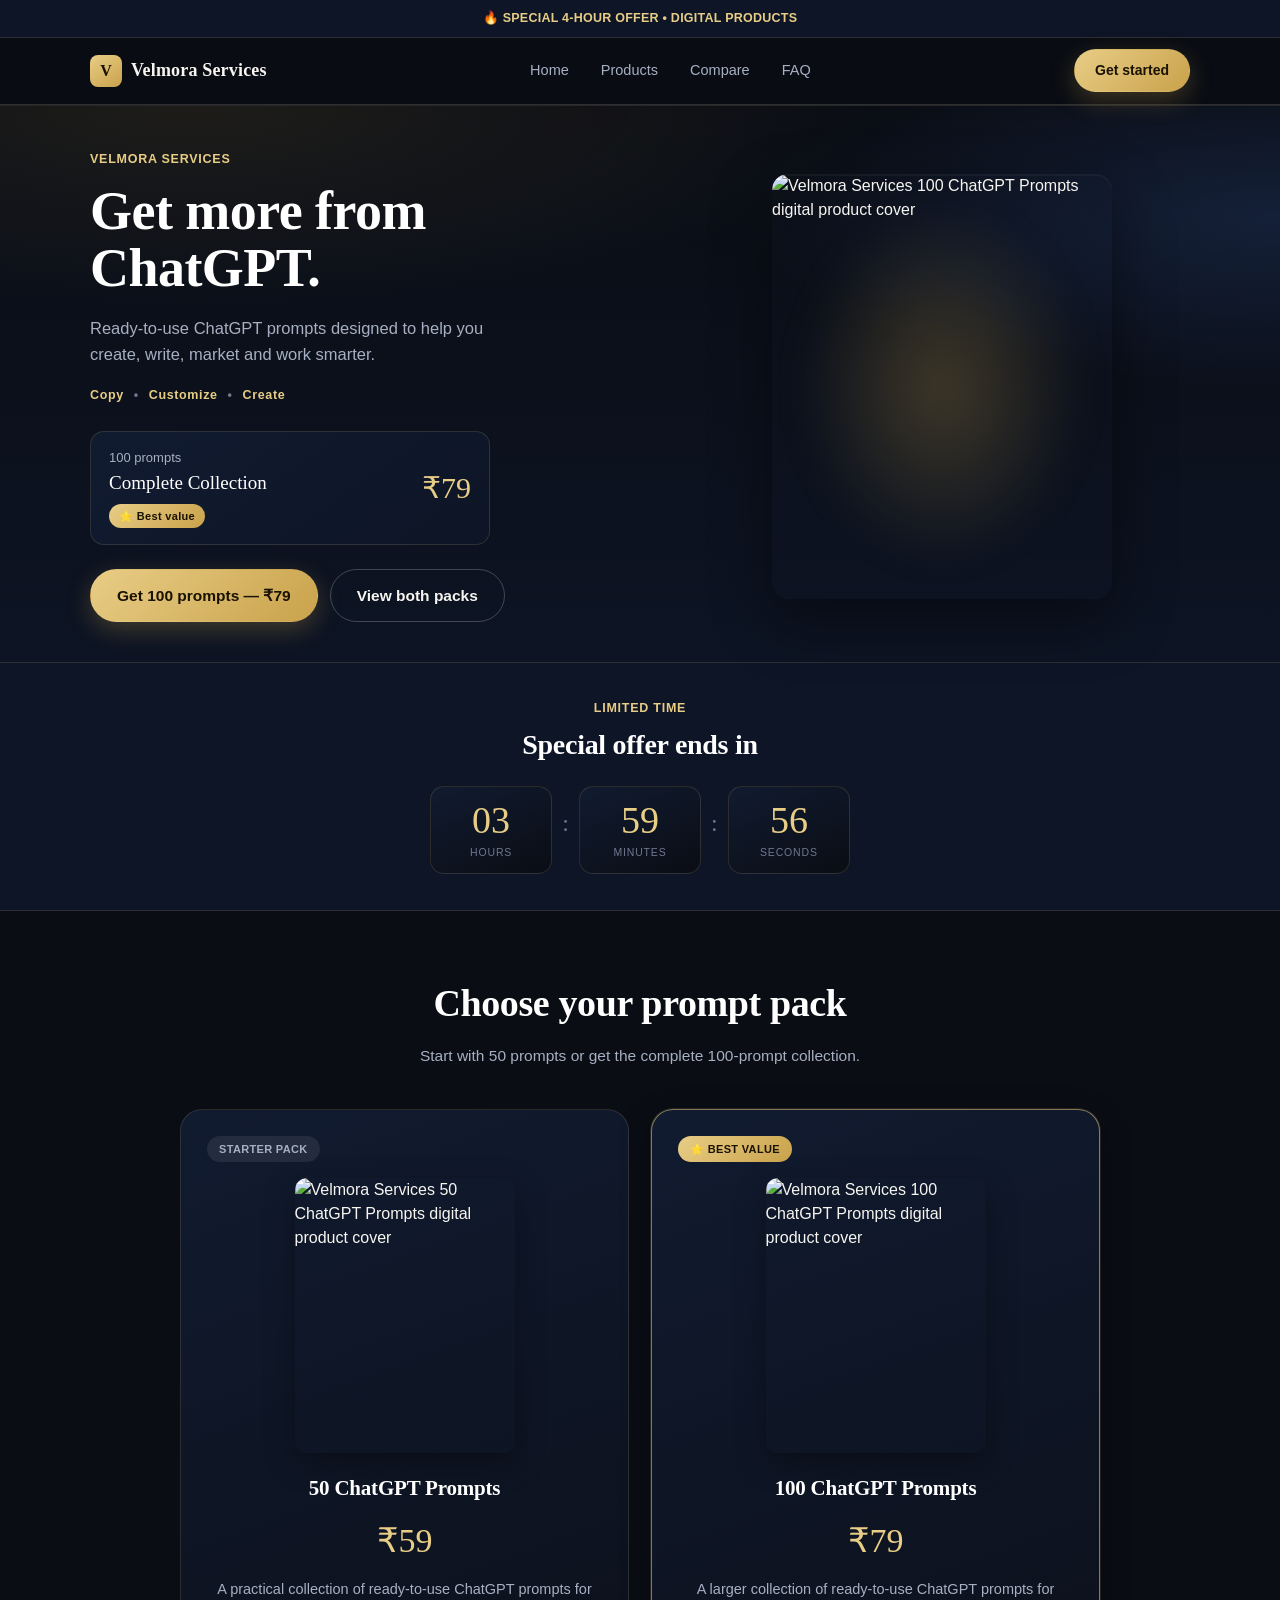
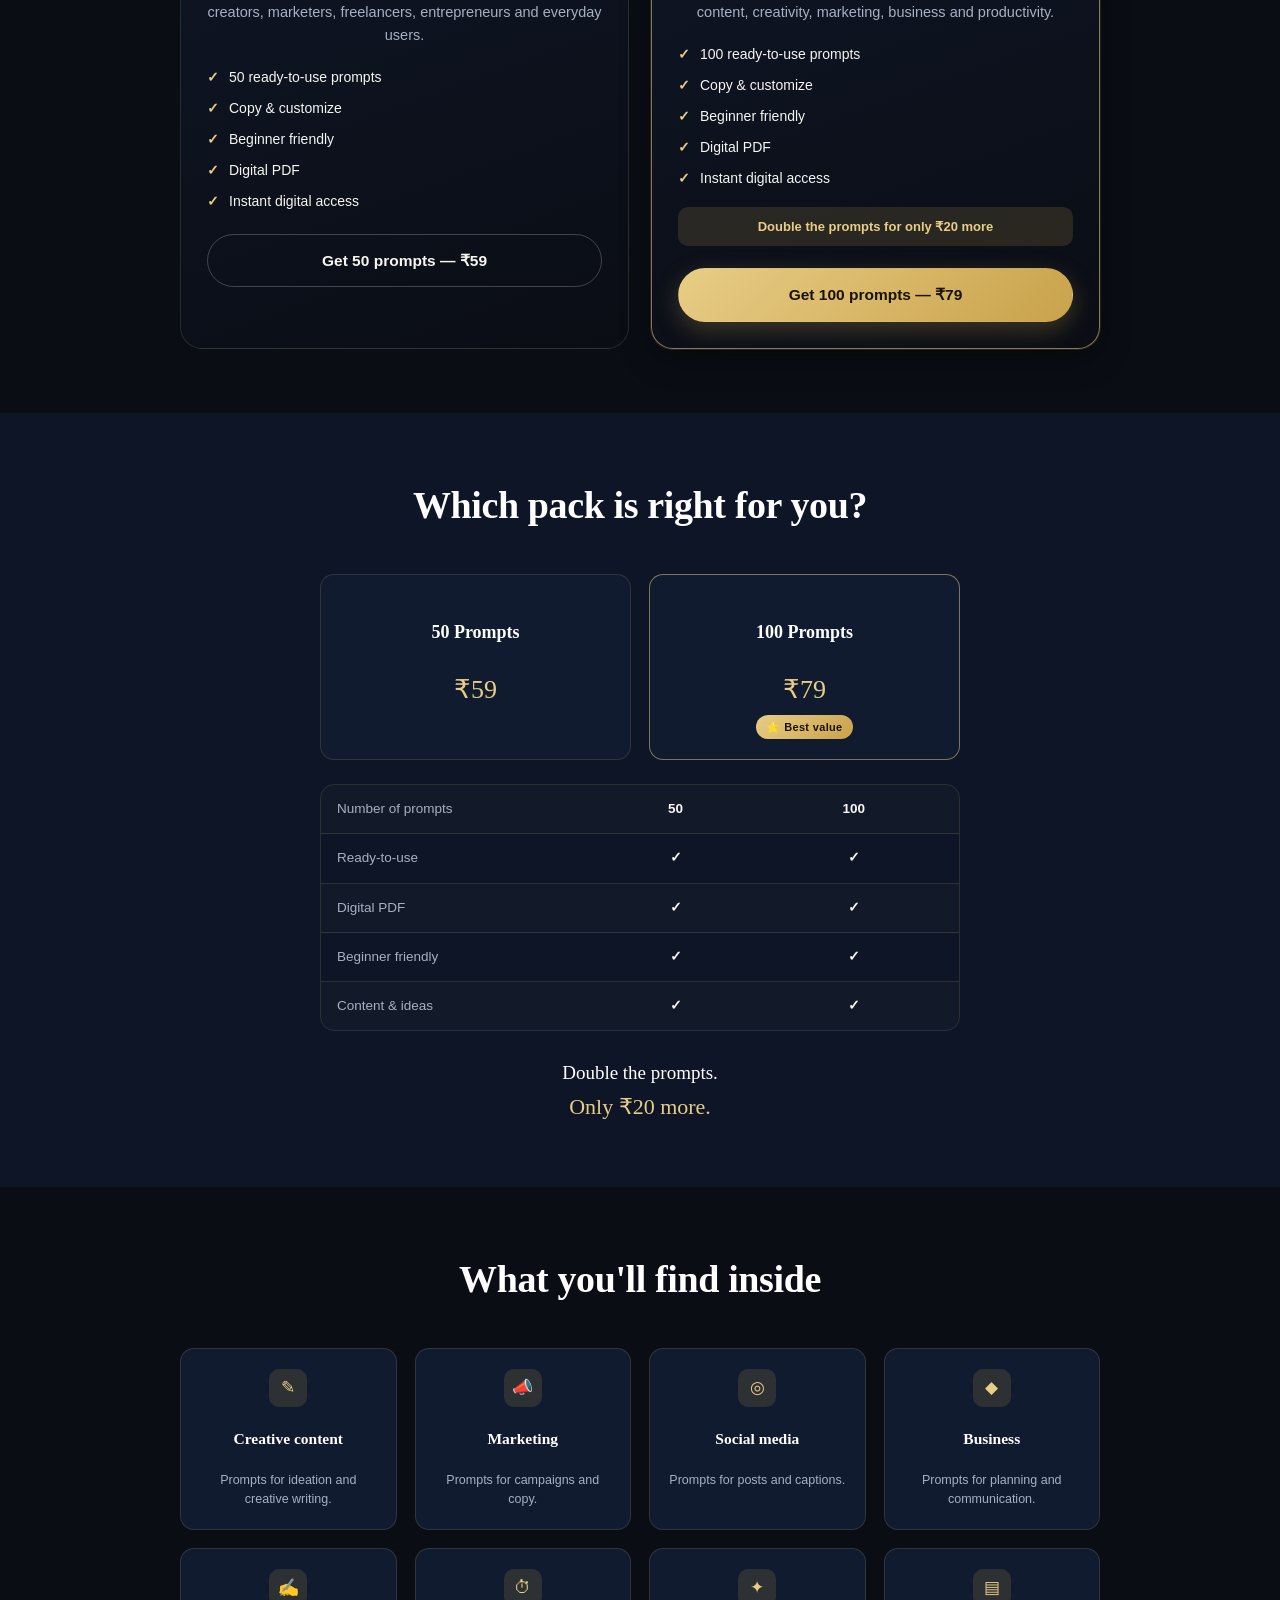
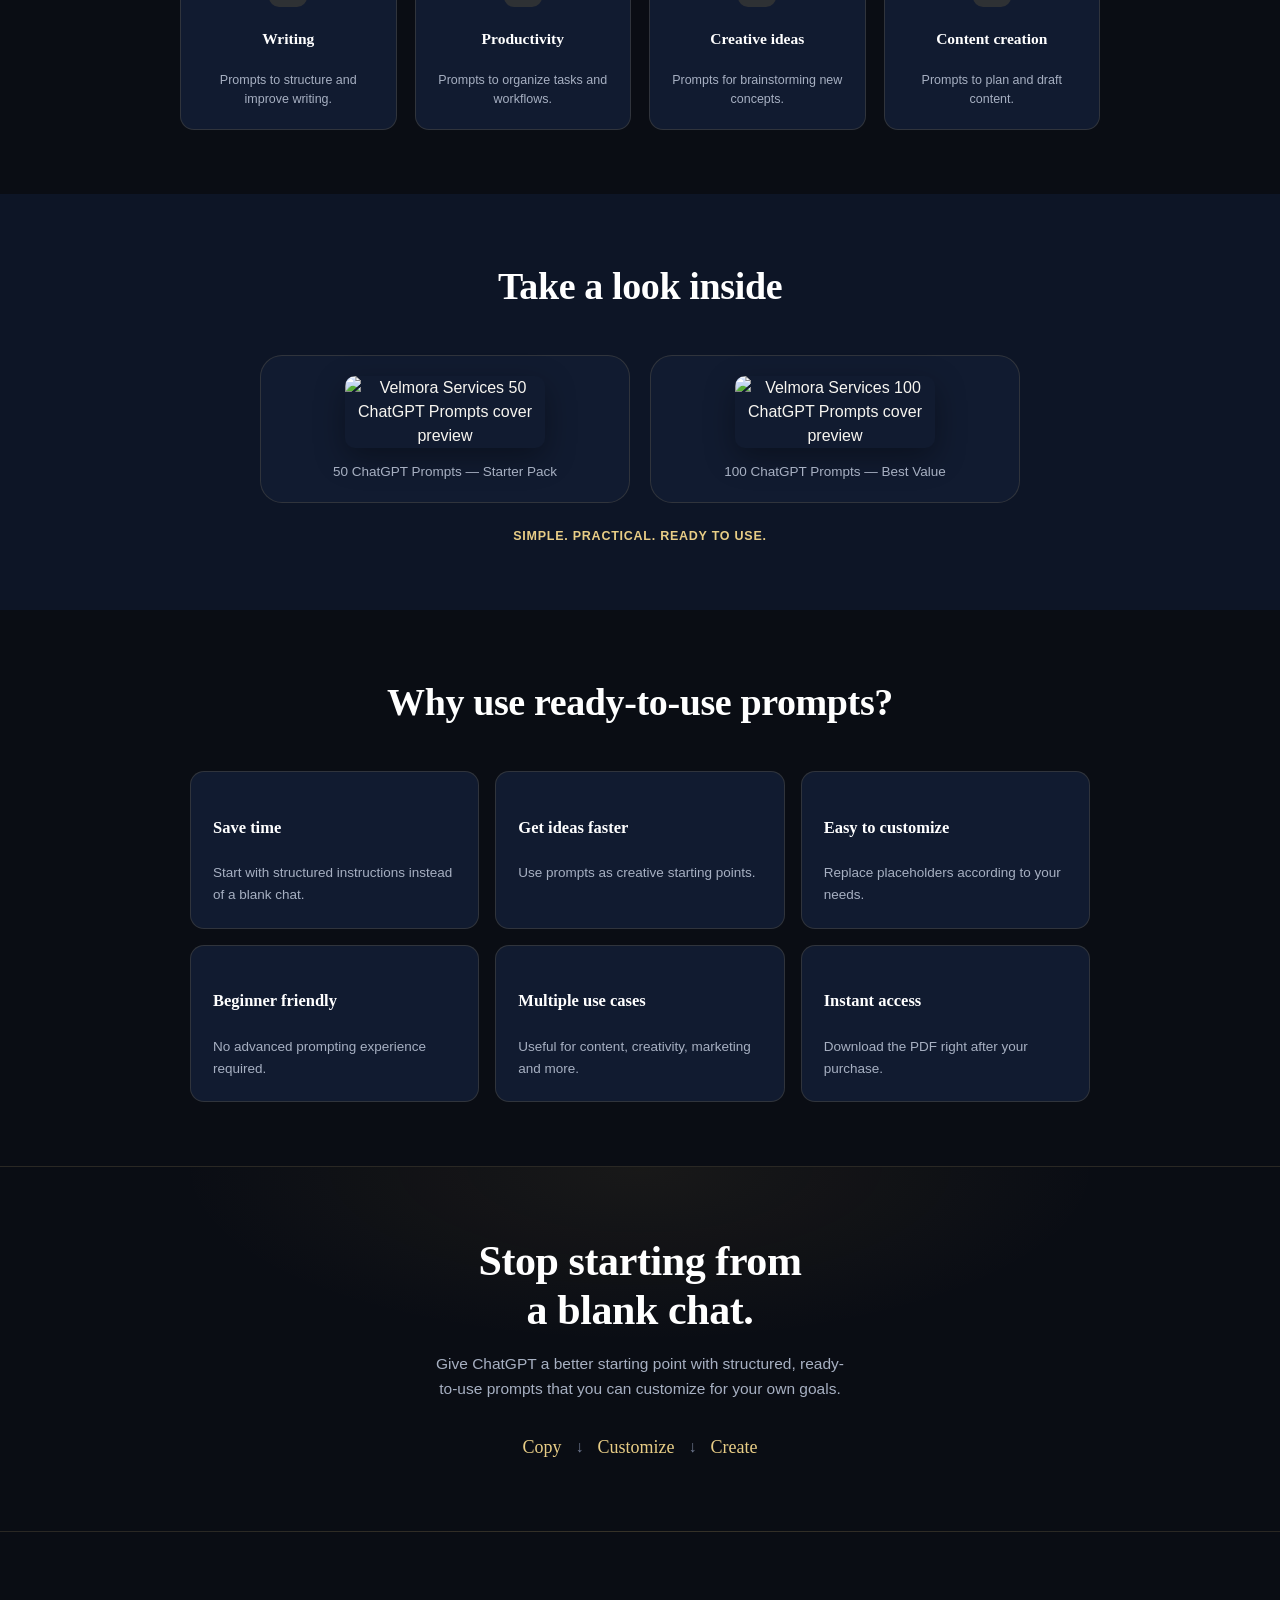
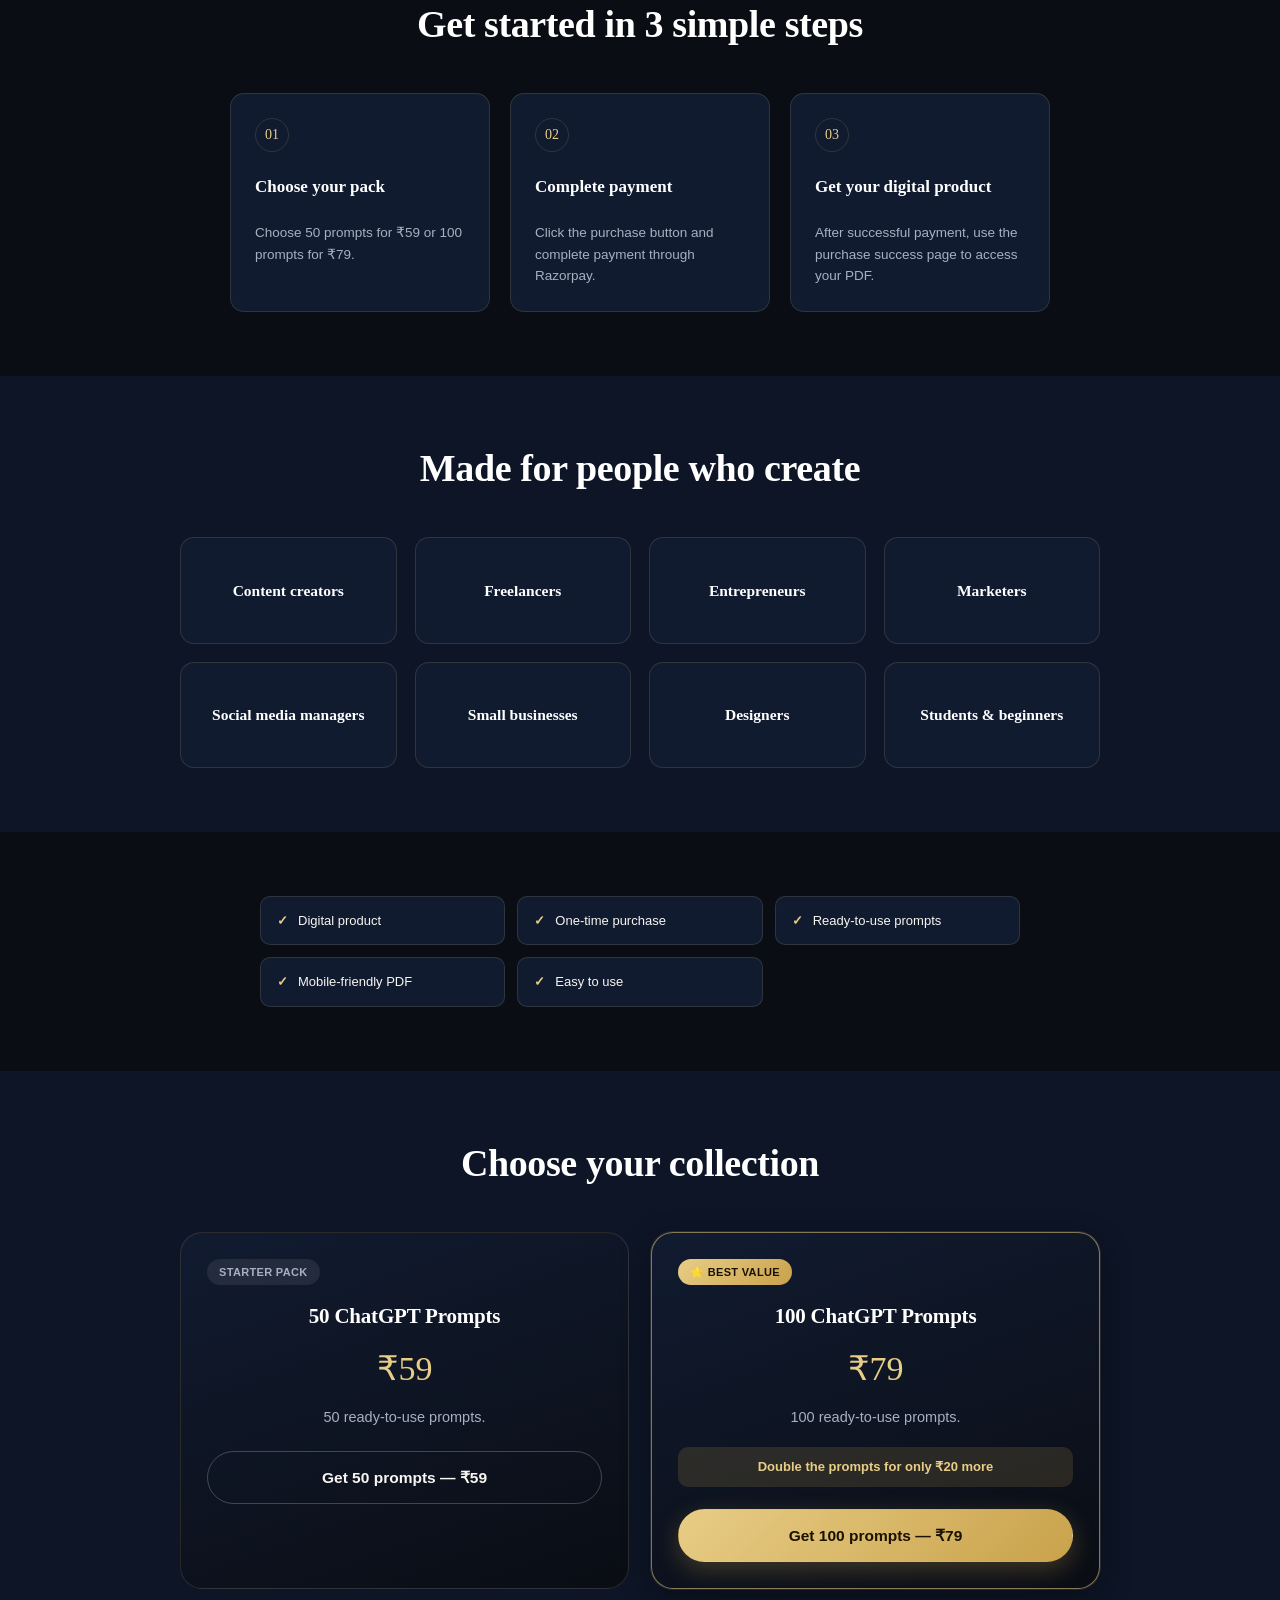
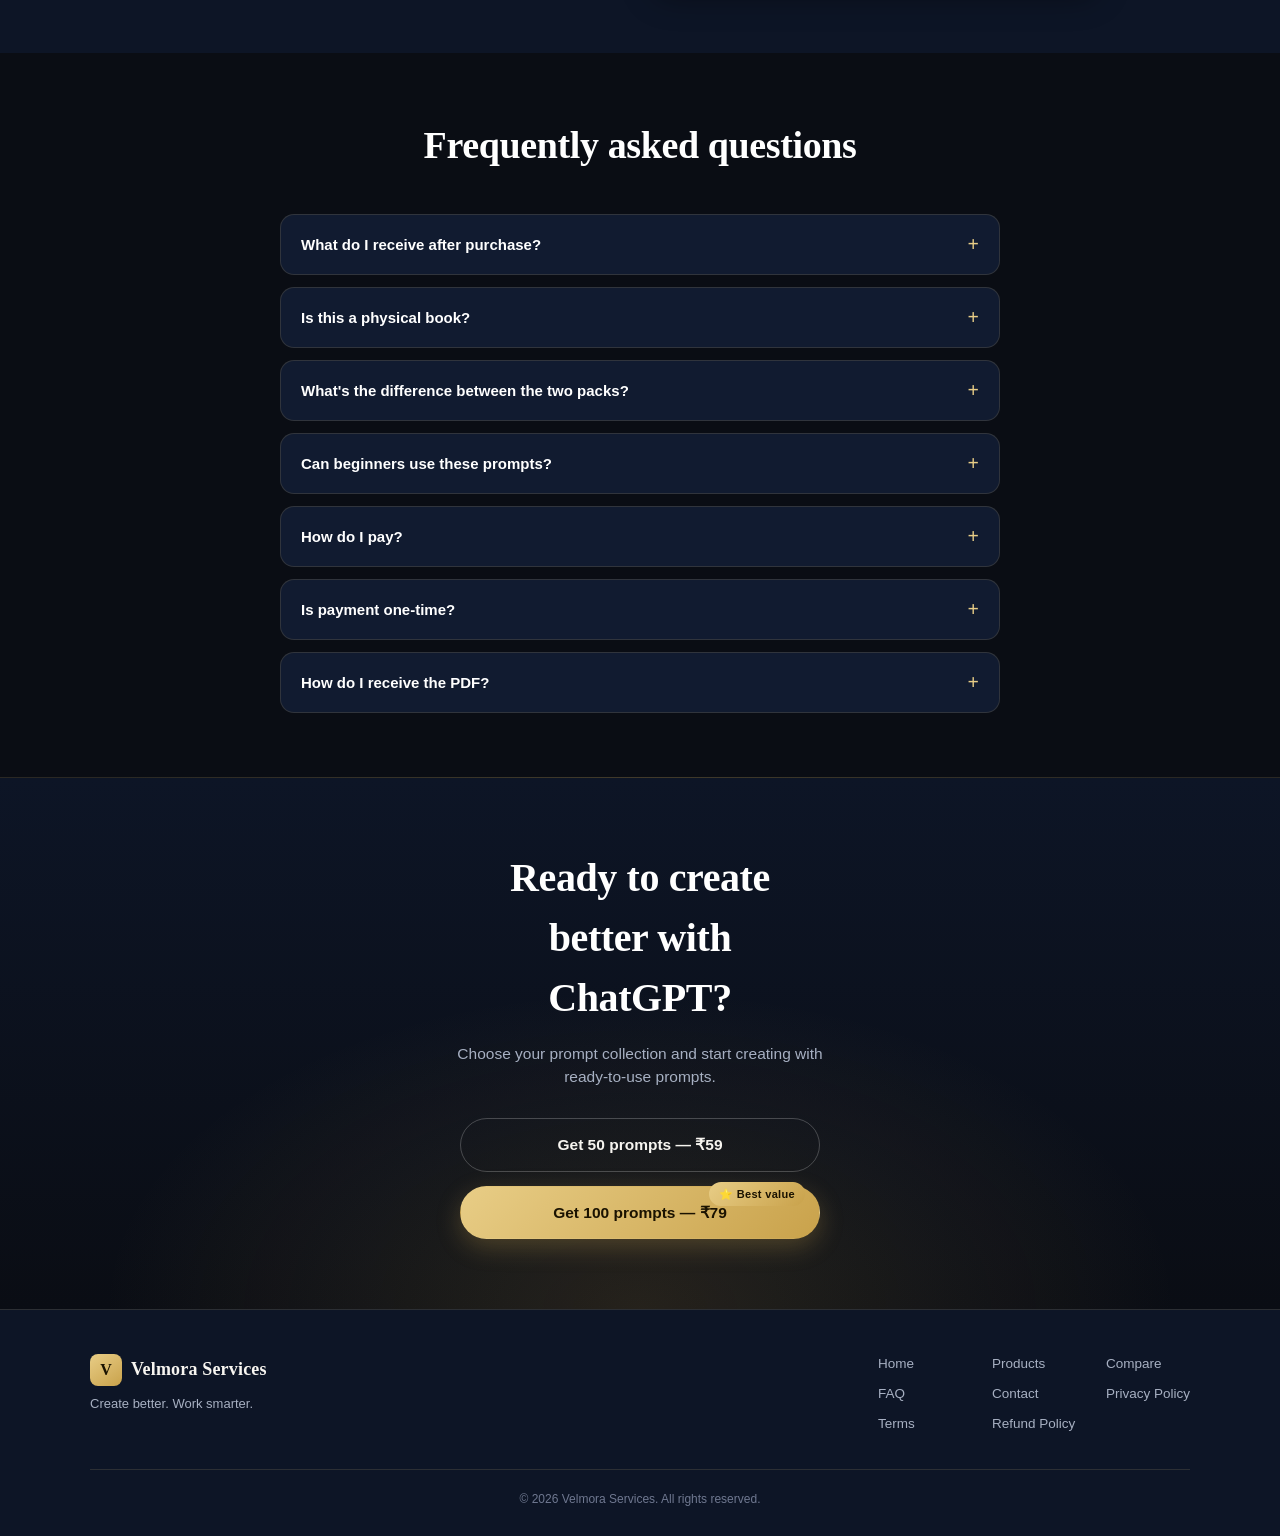
==== commit 80442da5: "Add files via upload" ====
--- a/index.html
+++ b/index.html
@@ -2,404 +2,1384 @@
 <html lang="en">
 <head>
 <meta charset="UTF-8">
-<meta name="viewport" content="width=device-width, initial-scale=1.0">
-<title>Velmora Services — ChatGPT Prompt Packs</title>
-<meta name="description" content="Ready-to-use ChatGPT prompt packs from Velmora Services. Choose 50 prompts for ₹59 or 100 prompts for ₹79.">
-<link rel="stylesheet" href="styles.css">
+<meta name="viewport" content="width=device-width, initial-scale=1.0, viewport-fit=cover">
+<title>VelMora Services — ChatGPT Prompts</title>
+<meta name="description" content="Discover ready-to-use ChatGPT prompt collections from VelMora Services. Choose 50 prompts for ₹59 or 100 prompts for ₹79.">
+<link rel="preconnect" href="https://i.ibb.co">
+<style>
+/* ============================================================
+   CONFIGURATION — edit these values to update the site
+   ============================================================ */
+:root{
+  --payment-url: "https://rzp.io/rzp/2K21Bqis";
+}
+
+/* ============================================================
+   DESIGN TOKENS
+   ============================================================ */
+:root{
+  --ink:#0a0d14;
+  --navy:#0d1526;
+  --navy-2:#111b30;
+  --paper:#f7f5f0;
+  --gold:#c9a24b;
+  --gold-2:#e8cd86;
+  --gold-soft: rgba(201,162,75,.16);
+  --line: rgba(232,205,134,.14);
+  --white:#ffffff;
+  --muted:#a7b0c2;
+  --muted-2:#6f7890;
+
+  --serif: "Iowan Old Style","Palatino Linotype",Palatino,Georgia,"Times New Roman",serif;
+  --sans: -apple-system,BlinkMacSystemFont,"Segoe UI",Inter,Roboto,Helvetica,Arial,sans-serif;
+
+  --r-lg: 22px;
+  --r-md: 14px;
+  --r-sm: 10px;
+
+  --shadow-1: 0 10px 30px rgba(0,0,0,.35);
+  --shadow-2: 0 20px 60px rgba(0,0,0,.45);
+}
+
+*{box-sizing:border-box;}
+html{-webkit-text-size-adjust:100%;scroll-behavior:smooth;}
+body{
+  margin:0;
+  background:var(--ink);
+  color:var(--paper);
+  font-family:var(--sans);
+  line-height:1.5;
+  overflow-x:hidden;
+  -webkit-font-smoothing:antialiased;
+}
+img{max-width:100%;display:block;}
+a{color:inherit;text-decoration:none;}
+button{font-family:inherit;}
+.container{
+  width:100%;
+  max-width:1180px;
+  margin:0 auto;
+  padding:0 20px;
+}
+@media(min-width:768px){ .container{padding:0 40px;} }
+
+h1,h2,h3{
+  font-family:var(--serif);
+  font-weight:600;
+  margin:0;
+  letter-spacing:-0.01em;
+}
+p{margin:0;}
+
+.eyebrow{
+  font-size:12.5px;
+  letter-spacing:.06em;
+  color:var(--gold-2);
+  font-weight:600;
+}
+
+.gold-text{color:var(--gold-2);}
+
+.btn{
+  display:inline-flex;
+  align-items:center;
+  justify-content:center;
+  gap:8px;
+  min-height:52px;
+  padding:14px 26px;
+  border-radius:100px;
+  font-weight:600;
+  font-size:15.5px;
+  border:1px solid transparent;
+  cursor:pointer;
+  transition:transform .15s ease, box-shadow .15s ease, background .15s ease;
+  white-space:nowrap;
+}
+.btn:active{ transform:scale(.98); }
+.btn-gold{
+  background:linear-gradient(135deg,var(--gold-2),var(--gold));
+  color:#1a1200;
+  box-shadow:0 8px 24px rgba(201,162,75,.28);
+}
+.btn-gold:hover{ box-shadow:0 12px 32px rgba(201,162,75,.4); }
+.btn-outline{
+  background:transparent;
+  border:1px solid rgba(255,255,255,.22);
+  color:var(--paper);
+}
+.btn-outline:hover{ border-color:var(--gold-2); color:var(--gold-2); }
+.btn-block{ width:100%; }
+
+/* ============================================================
+   ANNOUNCEMENT BAR
+   ============================================================ */
+.announce{
+  background:var(--navy);
+  border-bottom:1px solid var(--line);
+  color:var(--gold-2);
+  text-align:center;
+  font-size:12.5px;
+  letter-spacing:.02em;
+  padding:9px 14px;
+  font-weight:600;
+}
+
+/* ============================================================
+   NAV
+   ============================================================ */
+.nav{
+  position:sticky;
+  top:0;
+  z-index:100;
+  background:rgba(10,13,20,.86);
+  backdrop-filter:blur(14px);
+  -webkit-backdrop-filter:blur(14px);
+  border-bottom:1px solid var(--line);
+}
+.nav-row{
+  display:flex;
+  align-items:center;
+  justify-content:space-between;
+  height:66px;
+}
+.brand{
+  display:flex;
+  align-items:center;
+  gap:9px;
+  font-family:var(--serif);
+  font-size:18px;
+  font-weight:600;
+  letter-spacing:.01em;
+}
+.brand-mark{
+  width:32px;height:32px;
+  border-radius:8px;
+  background:linear-gradient(145deg,var(--gold-2),var(--gold));
+  display:flex;align-items:center;justify-content:center;
+  color:#1a1200;
+  font-family:var(--serif);
+  font-weight:700;
+  font-size:16px;
+  flex-shrink:0;
+}
+.nav-links{
+  display:none;
+  align-items:center;
+  gap:32px;
+  font-size:14.5px;
+  color:var(--muted);
+}
+.nav-links a{ transition:color .15s; }
+.nav-links a:hover{ color:var(--gold-2); }
+.nav-right{ display:flex; align-items:center; gap:14px; }
+.nav .btn-gold{ min-height:42px; padding:10px 20px; font-size:14px; display:none; }
+.hamburger{
+  display:flex;
+  flex-direction:column;
+  justify-content:center;
+  gap:5px;
+  width:44px;height:44px;
+  align-items:center;
+  background:none;border:none;
+  cursor:pointer;
+}
+.hamburger span{
+  width:22px;height:2px;
+  background:var(--paper);
+  transition:transform .2s, opacity .2s;
+}
+.hamburger.open span:nth-child(1){ transform:translateY(7px) rotate(45deg); }
+.hamburger.open span:nth-child(2){ opacity:0; }
+.hamburger.open span:nth-child(3){ transform:translateY(-7px) rotate(-45deg); }
+
+.mobile-menu{
+  max-height:0;
+  overflow:hidden;
+  background:var(--navy);
+  border-bottom:1px solid var(--line);
+  transition:max-height .25s ease;
+}
+.mobile-menu.open{ max-height:320px; }
+.mobile-menu-inner{
+  padding:8px 20px 22px;
+  display:flex;
+  flex-direction:column;
+  gap:2px;
+}
+.mobile-menu a{
+  padding:13px 4px;
+  font-size:15.5px;
+  color:var(--paper);
+  border-bottom:1px solid var(--line);
+}
+.mobile-menu .btn{ margin-top:14px; }
+
+@media(min-width:900px){
+  .nav-links{ display:flex; }
+  .nav .btn-gold{ display:inline-flex; }
+  .hamburger{ display:none; }
+}
+
+/* ============================================================
+   HERO
+   ============================================================ */
+.hero{
+  position:relative;
+  padding:44px 0 40px;
+  background:
+    radial-gradient(90% 60% at 15% 0%, rgba(201,162,75,.10), transparent 60%),
+    radial-gradient(70% 50% at 100% 20%, rgba(30,50,90,.5), transparent 60%),
+    linear-gradient(180deg,var(--ink),var(--navy) 120%);
+}
+.hero-grid{
+  display:grid;
+  grid-template-columns:1fr;
+  gap:36px;
+  align-items:center;
+}
+@media(min-width:960px){
+  .hero-grid{ grid-template-columns:1.05fr .95fr; gap:56px; }
+}
+.hero-copy{ order:1; }
+.hero-visual{ order:2; }
+
+.hero .eyebrow{ margin-bottom:14px; display:block; }
+.hero h1{
+  font-size:clamp(32px,8vw,54px);
+  line-height:1.06;
+  color:var(--white);
+}
+.hero-sub{
+  margin-top:18px;
+  font-size:16.5px;
+  color:var(--muted);
+  max-width:46ch;
+  line-height:1.6;
+}
+.hero-flow{
+  margin-top:18px;
+  display:flex;
+  gap:10px;
+  align-items:center;
+  font-size:12.5px;
+  letter-spacing:.05em;
+  color:var(--gold-2);
+  font-weight:600;
+}
+.hero-flow span:nth-child(2n){ color:var(--muted-2); }
+
+.hero-price-card{
+  margin-top:26px;
+  display:flex;
+  align-items:center;
+  gap:16px;
+  background:linear-gradient(145deg,var(--navy-2),var(--navy));
+  border:1px solid var(--line);
+  border-radius:var(--r-md);
+  padding:16px 18px;
+  max-width:400px;
+}
+.hero-price-card .pc-label{ font-size:13px; color:var(--muted); }
+.hero-price-card .pc-name{ font-family:var(--serif); font-size:19px; color:var(--white); margin-top:2px; }
+.hero-price-card .pc-price{
+  font-family:var(--serif);
+  font-size:30px;
+  color:var(--gold-2);
+  margin-left:auto;
+  white-space:nowrap;
+}
+.badge-best{
+  display:inline-flex;
+  align-items:center;
+  gap:5px;
+  font-size:11px;
+  font-weight:700;
+  letter-spacing:.03em;
+  color:#1a1200;
+  background:linear-gradient(135deg,var(--gold-2),var(--gold));
+  padding:4px 10px;
+  border-radius:100px;
+  margin-top:6px;
+}
+
+.hero-ctas{
+  margin-top:24px;
+  display:flex;
+  flex-direction:column;
+  gap:12px;
+}
+@media(min-width:520px){
+  .hero-ctas{ flex-direction:row; }
+}
+
+.hero-visual-inner{
+  position:relative;
+  display:flex;
+  justify-content:center;
+  padding:10px 0;
+}
+.cover-float{
+  animation: floaty 5s ease-in-out infinite;
+}
+@keyframes floaty{
+  0%,100%{ transform:translateY(0px); }
+  50%{ transform:translateY(-14px); }
+}
+.hero-cover-wrap{
+  position:relative;
+  width:min(340px, 78vw);
+}
+.hero-cover-glow{
+  position:absolute;
+  inset:-10%;
+  background:radial-gradient(closest-side, rgba(201,162,75,.28), transparent 70%);
+  filter:blur(20px);
+  z-index:0;
+}
+.hero-cover-wrap img{
+  position:relative;
+  z-index:1;
+  width:100%;
+  height:auto;
+  object-fit:contain;
+  border-radius:16px;
+  box-shadow: var(--shadow-2), 0 2px 0 rgba(255,255,255,.04) inset;
+}
+
+/* ============================================================
+   COUNTDOWN
+   ============================================================ */
+.countdown-section{
+  padding:36px 0;
+  background:var(--navy);
+  border-top:1px solid var(--line);
+  border-bottom:1px solid var(--line);
+}
+.countdown-head{
+  text-align:center;
+  margin-bottom:20px;
+}
+.countdown-head .eyebrow{ justify-content:center; display:block; }
+.countdown-head h2{
+  margin-top:6px;
+  font-size:clamp(20px,5vw,28px);
+  color:var(--white);
+}
+.timer-row{
+  display:flex;
+  justify-content:center;
+  gap:10px;
+  max-width:420px;
+  margin:0 auto;
+}
+.timer-unit{
+  flex:1;
+  background:linear-gradient(155deg,var(--navy-2),var(--ink));
+  border:1px solid var(--line);
+  border-radius:var(--r-md);
+  padding:14px 4px 12px;
+  text-align:center;
+}
+.timer-unit .num{
+  font-family:var(--serif);
+  font-size:clamp(26px,7vw,38px);
+  color:var(--gold-2);
+  font-variant-numeric:tabular-nums;
+  line-height:1;
+}
+.timer-unit .lbl{
+  margin-top:6px;
+  font-size:10.5px;
+  letter-spacing:.08em;
+  color:var(--muted-2);
+}
+.timer-sep{
+  align-self:center;
+  font-family:var(--serif);
+  font-size:24px;
+  color:var(--muted-2);
+  padding-bottom:14px;
+}
+.offer-ended{
+  text-align:center;
+  font-family:var(--serif);
+  font-size:22px;
+  color:var(--gold-2);
+  padding:18px 0;
+}
+
+/* ============================================================
+   SECTION SHELL
+   ============================================================ */
+.section{ padding:64px 0; }
+.section-head{
+  text-align:center;
+  max-width:640px;
+  margin:0 auto 40px;
+}
+.section-head h2{
+  font-size:clamp(26px,5.5vw,38px);
+  color:var(--white);
+}
+.section-head p{
+  margin-top:12px;
+  color:var(--muted);
+  font-size:15.5px;
+  line-height:1.6;
+}
+.section-alt{ background:var(--navy); }
+
+/* ============================================================
+   PRODUCT CARDS
+   ============================================================ */
+.product-grid{
+  display:grid;
+  grid-template-columns:1fr;
+  gap:22px;
+  max-width:920px;
+  margin:0 auto;
+}
+@media(min-width:760px){
+  .product-grid{ grid-template-columns:1fr 1fr; }
+}
+.product-card{
+  background:linear-gradient(160deg,var(--navy-2),var(--ink));
+  border:1px solid var(--line);
+  border-radius:var(--r-lg);
+  padding:26px;
+  display:flex;
+  flex-direction:column;
+  position:relative;
+}
+.product-card.featured{
+  border:1px solid rgba(232,205,134,.55);
+  box-shadow:0 0 0 1px rgba(232,205,134,.12), var(--shadow-1);
+}
+.product-card .card-badge{
+  align-self:flex-start;
+  font-size:11px;
+  font-weight:700;
+  letter-spacing:.03em;
+  padding:5px 12px;
+  border-radius:100px;
+  margin-bottom:16px;
+}
+.badge-starter{ background:rgba(255,255,255,.08); color:var(--muted); }
+.badge-value{
+  background:linear-gradient(135deg,var(--gold-2),var(--gold));
+  color:#1a1200;
+}
+.product-cover{
+  width:100%;
+  max-width:220px;
+  margin:0 auto 20px;
+  border-radius:12px;
+  overflow:hidden;
+  box-shadow:var(--shadow-1);
+}
+.product-cover img{ width:100%; height:auto; object-fit:contain; }
+.product-card h3{
+  font-size:21px;
+  color:var(--white);
+  text-align:center;
+}
+.product-price{
+  text-align:center;
+  font-family:var(--serif);
+  font-size:34px;
+  color:var(--gold-2);
+  margin-top:10px;
+}
+.product-desc{
+  text-align:center;
+  color:var(--muted);
+  font-size:14.5px;
+  line-height:1.6;
+  margin-top:12px;
+}
+.product-benefits{
+  list-style:none;
+  padding:0;
+  margin:20px 0 0;
+  display:flex;
+  flex-direction:column;
+  gap:10px;
+}
+.product-benefits li{
+  display:flex;
+  align-items:flex-start;
+  gap:10px;
+  font-size:14px;
+  color:var(--paper);
+}
+.product-benefits li .tick{
+  color:var(--gold-2);
+  font-weight:700;
+  flex-shrink:0;
+}
+.product-highlight{
+  margin-top:18px;
+  text-align:center;
+  font-size:13px;
+  font-weight:600;
+  color:var(--gold-2);
+  background:var(--gold-soft);
+  border-radius:var(--r-sm);
+  padding:10px;
+}
+.product-card .btn{ margin-top:22px; }
+
+/* ============================================================
+   COMPARISON
+   ============================================================ */
+.compare-cards{
+  display:grid;
+  grid-template-columns:1fr;
+  gap:18px;
+  max-width:640px;
+  margin:0 auto 24px;
+}
+@media(min-width:640px){
+  .compare-cards{ grid-template-columns:1fr 1fr; }
+}
+.compare-card{
+  background:var(--navy-2);
+  border:1px solid var(--line);
+  border-radius:var(--r-md);
+  padding:20px;
+  text-align:center;
+}
+.compare-card.hi{ border-color:rgba(232,205,134,.5); }
+.compare-card h4{ font-family:var(--serif); font-size:18px; color:var(--white); }
+.compare-card .price{ font-family:var(--serif); font-size:26px; color:var(--gold-2); margin-top:4px; }
+
+.compare-table{
+  max-width:640px;
+  margin:0 auto;
+  border:1px solid var(--line);
+  border-radius:var(--r-md);
+  overflow:hidden;
+}
+.compare-row{
+  display:grid;
+  grid-template-columns:1.4fr 1fr 1fr;
+  align-items:center;
+  padding:14px 16px;
+  font-size:13.5px;
+  border-bottom:1px solid var(--line);
+}
+.compare-row:last-child{ border-bottom:none; }
+.compare-row:nth-child(odd){ background:rgba(255,255,255,.02); }
+.compare-row .lbl{ color:var(--muted); }
+.compare-row .val{ text-align:center; color:var(--paper); font-weight:600; }
+.compare-cta{
+  text-align:center;
+  margin-top:28px;
+  font-family:var(--serif);
+  font-size:19px;
+  color:var(--white);
+}
+.compare-cta .gold-text{ display:block; font-size:22px; margin-top:2px; }
+
+/* ============================================================
+   CATEGORY / WHATS INSIDE / BENEFITS / WHO GRIDS
+   ============================================================ */
+.grid-cards{
+  display:grid;
+  grid-template-columns:1fr 1fr;
+  gap:14px;
+  max-width:920px;
+  margin:0 auto;
+}
+@media(min-width:640px){ .grid-cards{ grid-template-columns:repeat(3,1fr); gap:18px; } }
+@media(min-width:900px){ .grid-cards.cols-4{ grid-template-columns:repeat(4,1fr); } }
+
+.mini-card{
+  background:var(--navy-2);
+  border:1px solid var(--line);
+  border-radius:var(--r-md);
+  padding:20px 16px;
+  text-align:center;
+}
+.mini-card .ic{
+  width:38px;height:38px;
+  margin:0 auto 12px;
+  border-radius:10px;
+  background:var(--gold-soft);
+  display:flex;align-items:center;justify-content:center;
+  color:var(--gold-2);
+  font-size:17px;
+}
+.mini-card h4{ font-family:var(--serif); font-size:15.5px; color:var(--white); }
+.mini-card p{ margin-top:6px; font-size:12.5px; color:var(--muted); line-height:1.5; }
+
+.benefit-cards{
+  display:grid;
+  grid-template-columns:1fr;
+  gap:16px;
+  max-width:900px;
+  margin:0 auto;
+}
+@media(min-width:640px){ .benefit-cards{ grid-template-columns:1fr 1fr; } }
+@media(min-width:960px){ .benefit-cards{ grid-template-columns:repeat(3,1fr); } }
+.benefit-card{
+  background:var(--navy-2);
+  border:1px solid var(--line);
+  border-radius:var(--r-md);
+  padding:22px;
+}
+.benefit-card h4{ font-family:var(--serif); font-size:16.5px; color:var(--white); }
+.benefit-card p{ margin-top:8px; font-size:13.5px; color:var(--muted); line-height:1.6; }
+
+/* ============================================================
+   PREVIEW
+   ============================================================ */
+.preview-grid{
+  display:grid;
+  grid-template-columns:1fr;
+  gap:20px;
+  max-width:760px;
+  margin:0 auto;
+}
+@media(min-width:640px){ .preview-grid{ grid-template-columns:1fr 1fr; } }
+.preview-card{
+  background:var(--navy-2);
+  border:1px solid var(--line);
+  border-radius:var(--r-lg);
+  padding:20px;
+  text-align:center;
+}
+.preview-card img{
+  max-width:200px;
+  margin:0 auto 14px;
+  border-radius:10px;
+  box-shadow:var(--shadow-1);
+}
+.preview-card p{ font-size:13.5px; color:var(--muted); }
+.preview-caption{
+  text-align:center;
+  margin-top:24px;
+  font-size:12.5px;
+  letter-spacing:.06em;
+  color:var(--gold-2);
+  font-weight:600;
+}
+
+/* ============================================================
+   DARK STATEMENT SECTION
+   ============================================================ */
+.statement{
+  padding:70px 0;
+  text-align:center;
+  background:
+    radial-gradient(60% 80% at 50% 0%, rgba(201,162,75,.08), transparent 60%),
+    var(--ink);
+  border-top:1px solid var(--line);
+  border-bottom:1px solid var(--line);
+}
+.statement h2{
+  font-size:clamp(26px,6vw,42px);
+  color:var(--white);
+  max-width:16ch;
+  margin:0 auto;
+  line-height:1.15;
+}
+.statement p{
+  margin:18px auto 0;
+  max-width:48ch;
+  color:var(--muted);
+  font-size:15.5px;
+  line-height:1.6;
+}
+.flow-steps{
+  margin-top:32px;
+  display:flex;
+  justify-content:center;
+  align-items:center;
+  gap:14px;
+  flex-wrap:wrap;
+  font-family:var(--serif);
+  font-size:18px;
+  color:var(--gold-2);
+}
+.flow-steps .arrow{ color:var(--muted-2); font-size:16px; }
+
+/* ============================================================
+   HOW IT WORKS
+   ============================================================ */
+.steps{
+  display:grid;
+  grid-template-columns:1fr;
+  gap:20px;
+  max-width:820px;
+  margin:0 auto;
+}
+@media(min-width:760px){ .steps{ grid-template-columns:repeat(3,1fr); } }
+.step{
+  padding:24px;
+  border:1px solid var(--line);
+  border-radius:var(--r-md);
+  background:var(--navy-2);
+}
+.step .step-num{
+  font-family:var(--serif);
+  font-size:14px;
+  color:var(--gold-2);
+  border:1px solid var(--line);
+  width:34px;height:34px;
+  border-radius:50%;
+  display:flex;align-items:center;justify-content:center;
+  margin-bottom:14px;
+}
+.step h4{ font-family:var(--serif); font-size:17px; color:var(--white); }
+.step p{ margin-top:8px; font-size:13.5px; color:var(--muted); line-height:1.6; }
+
+/* ============================================================
+   TRUST
+   ============================================================ */
+.trust-row{
+  display:grid;
+  grid-template-columns:1fr 1fr;
+  gap:12px;
+  max-width:760px;
+  margin:0 auto;
+}
+@media(min-width:640px){ .trust-row{ grid-template-columns:repeat(3,1fr); } }
+.trust-item{
+  display:flex;
+  align-items:center;
+  gap:10px;
+  padding:14px 16px;
+  border:1px solid var(--line);
+  border-radius:var(--r-sm);
+  font-size:13px;
+  color:var(--paper);
+  background:var(--navy-2);
+}
+.trust-item .tick{ color:var(--gold-2); font-weight:700; }
+
+/* ============================================================
+   FAQ
+   ============================================================ */
+.faq-list{
+  max-width:720px;
+  margin:0 auto;
+  display:flex;
+  flex-direction:column;
+  gap:12px;
+}
+.faq-item{
+  border:1px solid var(--line);
+  border-radius:var(--r-md);
+  background:var(--navy-2);
+  overflow:hidden;
+}
+.faq-q{
+  width:100%;
+  text-align:left;
+  background:none;
+  border:none;
+  color:var(--white);
+  padding:18px 20px;
+  font-size:15px;
+  font-weight:600;
+  display:flex;
+  align-items:center;
+  justify-content:space-between;
+  gap:12px;
+  cursor:pointer;
+  min-height:52px;
+}
+.faq-q .plus{
+  font-family:var(--serif);
+  font-size:20px;
+  color:var(--gold-2);
+  transition:transform .2s ease;
+  flex-shrink:0;
+}
+.faq-item.open .faq-q .plus{ transform:rotate(45deg); }
+.faq-a{
+  max-height:0;
+  overflow:hidden;
+  transition:max-height .25s ease;
+}
+.faq-item.open .faq-a{ max-height:200px; }
+.faq-a-inner{
+  padding:0 20px 18px;
+  font-size:14px;
+  color:var(--muted);
+  line-height:1.6;
+}
+
+/* ============================================================
+   FINAL CTA
+   ============================================================ */
+.final-cta{
+  padding:70px 0;
+  text-align:center;
+  background:
+    radial-gradient(70% 100% at 50% 100%, rgba(201,162,75,.14), transparent 60%),
+    linear-gradient(180deg,var(--navy),var(--ink));
+  border-top:1px solid var(--line);
+}
+.final-cta h2{
+  font-size:clamp(26px,6vw,40px);
+  color:var(--white);
+  max-width:18ch;
+  margin:0 auto;
+}
+.final-cta p{
+  margin:14px auto 0;
+  max-width:44ch;
+  color:var(--muted);
+  font-size:15.5px;
+}
+.final-cta-btns{
+  margin-top:30px;
+  display:flex;
+  flex-direction:column;
+  gap:14px;
+  max-width:360px;
+  margin-left:auto;
+  margin-right:auto;
+}
+.final-cta-btns .btn{ position:relative; }
+.final-cta-btns .badge-best{ position:absolute; top:-11px; right:14px; }
+
+/* ============================================================
+   FOOTER
+   ============================================================ */
+footer{
+  background:var(--navy);
+  border-top:1px solid var(--line);
+  padding:44px 0 28px;
+}
+.footer-top{
+  display:flex;
+  flex-direction:column;
+  gap:28px;
+}
+@media(min-width:700px){
+  .footer-top{ flex-direction:row; justify-content:space-between; }
+}
+.footer-brand .brand{ margin-bottom:8px; }
+.footer-brand p{ color:var(--muted); font-size:13px; }
+.footer-links{
+  display:grid;
+  grid-template-columns:1fr 1fr;
+  gap:10px 30px;
+  font-size:13.5px;
+  color:var(--muted);
+}
+@media(min-width:500px){ .footer-links{ grid-template-columns:1fr 1fr 1fr; } }
+.footer-links a:hover{ color:var(--gold-2); }
+.footer-bottom{
+  margin-top:34px;
+  padding-top:20px;
+  border-top:1px solid var(--line);
+  font-size:12px;
+  color:var(--muted-2);
+  text-align:center;
+}
+
+/* Reduced motion */
+@media (prefers-reduced-motion: reduce){
+  .cover-float{ animation:none; }
+  html{ scroll-behavior:auto; }
+}
+
+/* focus visibility */
+a:focus-visible, button:focus-visible{
+  outline:2px solid var(--gold-2);
+  outline-offset:2px;
+}
+</style>
 </head>
 <body>
 
-<div class="announce">LIMITED-TIME OFFER · DIGITAL PRODUCTS</div>
-
+<!-- ================= ANNOUNCEMENT BAR ================= -->
+<div class="announce">🔥 SPECIAL 4-HOUR OFFER • DIGITAL PRODUCTS</div>
+
+<!-- ================= NAV ================= -->
 <nav class="nav">
-  <div class="nav-inner">
-    <a href="#" class="logo">VELMORA <span>SERVICES</span></a>
-    <ul class="nav-links">
-      <li><a href="#home">Home</a></li>
-      <li><a href="#whats-inside">What's Inside</a></li>
-      <li><a href="#compare">Compare</a></li>
-      <li><a href="#faq">FAQ</a></li>
-    </ul>
-    <a href="#products" class="btn btn-gold">GET STARTED</a>
-    <button class="hamburger" data-hamburger aria-label="Menu">
-      <span></span><span></span><span></span>
-    </button>
-  </div>
-  <div class="mobile-menu" data-mobile-menu>
-    <a href="#home">Home</a>
-    <a href="#whats-inside">What's Inside</a>
-    <a href="#compare">Compare</a>
-    <a href="#faq">FAQ</a>
-    <a href="#products" class="btn btn-gold" style="margin-top:12px;text-align:center;">GET STARTED</a>
+  <div class="container nav-row">
+    <a href="#top" class="brand"><span class="brand-mark">V</span>Velmora Services</a>
+    <div class="nav-links">
+      <a href="#top">Home</a>
+      <a href="#products">Products</a>
+      <a href="#compare">Compare</a>
+      <a href="#faq">FAQ</a>
+    </div>
+    <div class="nav-right">
+      <a href="#products" class="btn btn-gold">Get started</a>
+      <button class="hamburger" id="hamburger" aria-label="Open menu" aria-expanded="false">
+        <span></span><span></span><span></span>
+      </button>
+    </div>
+  </div>
+  <div class="mobile-menu" id="mobileMenu">
+    <div class="mobile-menu-inner">
+      <a href="#top">Home</a>
+      <a href="#products">Products</a>
+      <a href="#compare">Compare</a>
+      <a href="#faq">FAQ</a>
+      <a href="#products" class="btn btn-gold btn-block">Get started</a>
+    </div>
   </div>
 </nav>
 
-<!-- ===================== HERO ===================== -->
-<header class="hero" id="home">
+<!-- ================= HERO ================= -->
+<header class="hero" id="top">
   <div class="container hero-grid">
-    <div>
-      <div class="hero-label">VELMORA SERVICES</div>
+    <div class="hero-copy">
+      <span class="eyebrow">VELMORA SERVICES</span>
       <h1>Get more from ChatGPT.</h1>
-      <p class="hero-sub">Ready-to-use ChatGPT prompts designed to help you create content, develop ideas, improve marketing and work smarter.</p>
-      <div class="hero-tags">COPY <span>•</span> CUSTOMIZE <span>•</span> CREATE</div>
+      <p class="hero-sub">Ready-to-use ChatGPT prompts designed to help you create, write, market and work smarter.</p>
+      <div class="hero-flow">
+        <span>Copy</span><span>•</span><span>Customize</span><span>•</span><span>Create</span>
+      </div>
+
+      <div class="hero-price-card">
+        <div>
+          <div class="pc-label">100 prompts</div>
+          <div class="pc-name">Complete Collection</div>
+          <span class="badge-best">⭐ Best value</span>
+        </div>
+        <div class="pc-price">₹79</div>
+      </div>
+
       <div class="hero-ctas">
-        <a href="#products" class="btn btn-gold btn-lg">GET 100 PROMPTS — ₹79</a>
-        <a href="#products" class="btn btn-outline btn-lg">VIEW BOTH PACKS</a>
-      </div>
-    </div>
-    <div class="book-stage">
-      <div data-book data-img="" data-title="100 ChatGPT Prompts" data-number="100"></div>
+        <a href="https://rzp.io/rzp/2K21Bqis" target="_self" class="btn btn-gold" data-product="100">Get 100 prompts — ₹79</a>
+        <a href="#products" class="btn btn-outline">View both packs</a>
+      </div>
+    </div>
+
+    <div class="hero-visual">
+      <div class="hero-visual-inner cover-float">
+        <div class="hero-cover-wrap">
+          <div class="hero-cover-glow"></div>
+          <img src="https://i.ibb.co/dw4zyyV2/file-0000000004848211993ea6d20fd5624e.png" alt="Velmora Services 100 ChatGPT Prompts digital product cover" width="600" height="750">
+        </div>
+      </div>
     </div>
   </div>
 </header>
 
-<!-- ===================== COUNTDOWN ===================== -->
-<section class="countdown-section" data-countdown>
+<!-- ================= COUNTDOWN ================= -->
+<section class="countdown-section">
   <div class="container">
-    <div class="countdown-heading">SPECIAL OFFER ENDS IN</div>
-    <div class="countdown" data-cd-grid>
-      <div class="cd-block"><div class="cd-num" data-cd-days>00</div><div class="cd-label">DAYS</div></div>
-      <div class="cd-block"><div class="cd-num" data-cd-hours>00</div><div class="cd-label">HOURS</div></div>
-      <div class="cd-block"><div class="cd-num" data-cd-mins>00</div><div class="cd-label">MINUTES</div></div>
-      <div class="cd-block"><div class="cd-num" data-cd-secs>00</div><div class="cd-label">SECONDS</div></div>
-    </div>
-    <div class="cd-ended" data-cd-ended style="display:none;">OFFER ENDED</div>
+    <div class="countdown-head">
+      <span class="eyebrow">LIMITED TIME</span>
+      <h2>Special offer ends in</h2>
+    </div>
+    <div id="timerWrap">
+      <div class="timer-row" id="timerRow">
+        <div class="timer-unit"><div class="num" id="tHours">04</div><div class="lbl">HOURS</div></div>
+        <div class="timer-sep">:</div>
+        <div class="timer-unit"><div class="num" id="tMinutes">00</div><div class="lbl">MINUTES</div></div>
+        <div class="timer-sep">:</div>
+        <div class="timer-unit"><div class="num" id="tSeconds">00</div><div class="lbl">SECONDS</div></div>
+      </div>
+      <div class="offer-ended" id="offerEnded" style="display:none;">OFFER ENDED</div>
+    </div>
   </div>
 </section>
 
-<!-- ===================== PRODUCTS ===================== -->
+<!-- ================= PRODUCTS ================= -->
 <section class="section" id="products">
   <div class="container">
-    <div class="reveal">
-      <h2 class="section-title">Choose your prompt pack</h2>
-      <p class="section-sub">Start small or get the complete collection.</p>
-    </div>
-
-    <div class="products-grid">
-
-      <!-- 50 PROMPT CARD -->
-      <div class="p-card reveal">
-        <span class="p-badge">STARTER PACK</span>
-        <div class="p-cover-wrap">
-          <div data-book data-img="" data-title="50 ChatGPT Prompts" data-number="50"></div>
+    <div class="section-head">
+      <h2>Choose your prompt pack</h2>
+      <p>Start with 50 prompts or get the complete 100-prompt collection.</p>
+    </div>
+
+    <div class="product-grid">
+      <!-- 50 PROMPTS -->
+      <div class="product-card">
+        <span class="card-badge badge-starter">STARTER PACK</span>
+        <div class="product-cover">
+          <img src="https://i.ibb.co/x8BwWzXg/file-0000000019ec8211bae318d5adeda30c.png" alt="Velmora Services 50 ChatGPT Prompts digital product cover" loading="lazy" width="500" height="625">
         </div>
-        <h3 class="p-name">50 CHATGPT PROMPTS</h3>
-        <div class="p-price">₹59</div>
-        <p class="p-desc">A practical collection of ready-to-use ChatGPT prompts for creators, marketers, freelancers, entrepreneurs and everyday users.</p>
-        <ul class="p-benefits">
-          <li>50 Ready-to-Use Prompts</li>
-          <li>Copy & Customize</li>
-          <li>Beginner Friendly</li>
-          <li>Digital PDF</li>
-          <li>Instant Digital Access</li>
+        <h3>50 ChatGPT Prompts</h3>
+        <div class="product-price">₹59</div>
+        <p class="product-desc">A practical collection of ready-to-use ChatGPT prompts for creators, marketers, freelancers, entrepreneurs and everyday users.</p>
+        <ul class="product-benefits">
+          <li><span class="tick">✓</span> 50 ready-to-use prompts</li>
+          <li><span class="tick">✓</span> Copy &amp; customize</li>
+          <li><span class="tick">✓</span> Beginner friendly</li>
+          <li><span class="tick">✓</span> Digital PDF</li>
+          <li><span class="tick">✓</span> Instant digital access</li>
         </ul>
-        <a href="#" data-link="PAYMENT_50_URL" class="btn btn-navy btn-lg btn-block">GET 50 PROMPTS — ₹59</a>
-      </div>
-
-      <!-- 100 PROMPT CARD -->
-      <div class="p-card featured reveal">
-        <span class="p-badge gold">⭐ BEST VALUE</span>
-        <div class="p-cover-wrap">
-          <div data-book data-img="" data-title="100 ChatGPT Prompts" data-number="100"></div>
+        <a href="https://rzp.io/rzp/2K21Bqis" target="_self" class="btn btn-outline btn-block" data-product="50">Get 50 prompts — ₹59</a>
+      </div>
+
+      <!-- 100 PROMPTS -->
+      <div class="product-card featured">
+        <span class="card-badge badge-value">⭐ BEST VALUE</span>
+        <div class="product-cover">
+          <img src="https://i.ibb.co/dw4zyyV2/file-0000000004848211993ea6d20fd5624e.png" alt="Velmora Services 100 ChatGPT Prompts digital product cover" loading="lazy" width="500" height="625">
         </div>
-        <h3 class="p-name">100 CHATGPT PROMPTS</h3>
-        <div class="p-price">₹79</div>
-        <p class="p-desc">A larger collection of practical ChatGPT prompts for content, marketing, creativity, business and productivity.</p>
-        <ul class="p-benefits">
-          <li>100 Ready-to-Use Prompts</li>
-          <li>Copy & Customize</li>
-          <li>Beginner Friendly</li>
-          <li>Digital PDF</li>
-          <li>Instant Digital Access</li>
+        <h3>100 ChatGPT Prompts</h3>
+        <div class="product-price">₹79</div>
+        <p class="product-desc">A larger collection of ready-to-use ChatGPT prompts for content, creativity, marketing, business and productivity.</p>
+        <ul class="product-benefits">
+          <li><span class="tick">✓</span> 100 ready-to-use prompts</li>
+          <li><span class="tick">✓</span> Copy &amp; customize</li>
+          <li><span class="tick">✓</span> Beginner friendly</li>
+          <li><span class="tick">✓</span> Digital PDF</li>
+          <li><span class="tick">✓</span> Instant digital access</li>
         </ul>
-        <div class="p-highlight">GET 50 MORE PROMPTS FOR ONLY ₹20 EXTRA</div>
-        <a href="#" data-link="PAYMENT_100_URL" class="btn btn-gold btn-lg btn-block">GET 100 PROMPTS — ₹79</a>
-      </div>
-
+        <div class="product-highlight">Double the prompts for only ₹20 more</div>
+        <a href="https://rzp.io/rzp/2K21Bqis" target="_self" class="btn btn-gold btn-block" data-product="100">Get 100 prompts — ₹79</a>
+      </div>
     </div>
   </div>
 </section>
 
-<!-- ===================== COMPARISON ===================== -->
-<section class="section section-tight" id="compare" style="background:var(--white);">
+<!-- ================= COMPARISON ================= -->
+<section class="section section-alt" id="compare">
   <div class="container">
-    <div class="reveal">
-      <h2 class="section-title">Which pack is right for you?</h2>
-    </div>
-    <div class="compare-table-wrap reveal">
-      <table class="compare">
-        <thead>
-          <tr>
-            <th></th>
-            <th>50 PROMPTS</th>
-            <th>100 PROMPTS</th>
-          </tr>
-        </thead>
-        <tbody>
-          <tr><td>Prompts</td><td>50</td><td>100</td></tr>
-          <tr><td>Ready to Use</td><td class="check">✓</td><td class="check">✓</td></tr>
-          <tr><td>Digital PDF</td><td class="check">✓</td><td class="check">✓</td></tr>
-          <tr><td>Beginner Friendly</td><td class="check">✓</td><td class="check">✓</td></tr>
-          <tr><td>Content & Ideas</td><td class="check">✓</td><td class="check">✓</td></tr>
-          <tr><td>Best Value</td><td class="dash">—</td><td class="star">⭐</td></tr>
-        </tbody>
-      </table>
-    </div>
-    <div class="compare-callout reveal">Double the prompts. Only ₹20 more.</div>
+    <div class="section-head">
+      <h2>Which pack is right for you?</h2>
+    </div>
+
+    <div class="compare-cards">
+      <div class="compare-card">
+        <h4>50 Prompts</h4>
+        <div class="price">₹59</div>
+      </div>
+      <div class="compare-card hi">
+        <h4>100 Prompts</h4>
+        <div class="price">₹79</div>
+        <span class="badge-best">⭐ Best value</span>
+      </div>
+    </div>
+
+    <div class="compare-table">
+      <div class="compare-row"><span class="lbl">Number of prompts</span><span class="val">50</span><span class="val">100</span></div>
+      <div class="compare-row"><span class="lbl">Ready-to-use</span><span class="val">✓</span><span class="val">✓</span></div>
+      <div class="compare-row"><span class="lbl">Digital PDF</span><span class="val">✓</span><span class="val">✓</span></div>
+      <div class="compare-row"><span class="lbl">Beginner friendly</span><span class="val">✓</span><span class="val">✓</span></div>
+      <div class="compare-row"><span class="lbl">Content &amp; ideas</span><span class="val">✓</span><span class="val">✓</span></div>
+    </div>
+
+    <div class="compare-cta">
+      Double the prompts.
+      <span class="gold-text">Only ₹20 more.</span>
+    </div>
   </div>
 </section>
 
-<!-- ===================== WHAT'S INSIDE ===================== -->
-<section class="section" id="whats-inside">
+<!-- ================= WHAT'S INSIDE ================= -->
+<section class="section">
   <div class="container">
-    <div class="reveal">
-      <h2 class="section-title">What can you do with these prompts?</h2>
-      <p class="section-sub">Every prompt in both packs falls into one of these practical categories.</p>
-    </div>
-    <div class="cat-grid">
-      <div class="cat-card reveal">
-        <div class="cat-icon">Cr</div>
-        <h4>Creative Content</h4>
-        <p>Prompts for generating fresh ideas, stories and creative angles.</p>
-      </div>
-      <div class="cat-card reveal">
-        <div class="cat-icon">Mk</div>
-        <h4>Marketing</h4>
-        <p>Prompts to plan campaigns, taglines and promotional copy.</p>
-      </div>
-      <div class="cat-card reveal">
-        <div class="cat-icon">Sm</div>
-        <h4>Social Media</h4>
-        <p>Prompts for captions, post ideas and content calendars.</p>
-      </div>
-      <div class="cat-card reveal">
-        <div class="cat-icon">Bz</div>
-        <h4>Business</h4>
-        <p>Prompts to support planning, communication and strategy.</p>
-      </div>
-      <div class="cat-card reveal">
-        <div class="cat-icon">Wr</div>
-        <h4>Writing</h4>
-        <p>Prompts to draft, edit and refine written content faster.</p>
-      </div>
-      <div class="cat-card reveal">
-        <div class="cat-icon">Pr</div>
-        <h4>Productivity</h4>
-        <p>Prompts to organize tasks, plans and daily workflows.</p>
-      </div>
-      <div class="cat-card reveal">
-        <div class="cat-icon">Id</div>
-        <h4>Creative Ideas</h4>
-        <p>Prompts for brainstorming new concepts and directions.</p>
-      </div>
-      <div class="cat-card reveal">
-        <div class="cat-icon">Cc</div>
-        <h4>Content Creation</h4>
-        <p>Prompts to structure articles, scripts and long-form content.</p>
-      </div>
+    <div class="section-head">
+      <h2>What you'll find inside</h2>
+    </div>
+    <div class="grid-cards cols-4">
+      <div class="mini-card"><div class="ic">✎</div><h4>Creative content</h4><p>Prompts for ideation and creative writing.</p></div>
+      <div class="mini-card"><div class="ic">📣</div><h4>Marketing</h4><p>Prompts for campaigns and copy.</p></div>
+      <div class="mini-card"><div class="ic">◎</div><h4>Social media</h4><p>Prompts for posts and captions.</p></div>
+      <div class="mini-card"><div class="ic">◆</div><h4>Business</h4><p>Prompts for planning and communication.</p></div>
+      <div class="mini-card"><div class="ic">✍</div><h4>Writing</h4><p>Prompts to structure and improve writing.</p></div>
+      <div class="mini-card"><div class="ic">⏱</div><h4>Productivity</h4><p>Prompts to organize tasks and workflows.</p></div>
+      <div class="mini-card"><div class="ic">✦</div><h4>Creative ideas</h4><p>Prompts for brainstorming new concepts.</p></div>
+      <div class="mini-card"><div class="ic">▤</div><h4>Content creation</h4><p>Prompts to plan and draft content.</p></div>
     </div>
   </div>
 </section>
 
-<!-- ===================== PREVIEW ===================== -->
-<section class="section section-tight" style="background:var(--white);">
+<!-- ================= PREVIEW ================= -->
+<section class="section section-alt">
   <div class="container">
-    <div class="reveal">
-      <h2 class="section-title">Take a look inside</h2>
+    <div class="section-head">
+      <h2>Take a look inside</h2>
     </div>
     <div class="preview-grid">
-      <div class="preview-col reveal">
-        <div data-book data-img="" data-title="50 ChatGPT Prompts" data-number="50"></div>
-        <div class="preview-name">50 CHATGPT PROMPTS</div>
-        <p class="preview-caption">“Simple. Practical. Ready to use.”</p>
-      </div>
-      <div class="preview-col reveal">
-        <div data-book data-img="" data-title="100 ChatGPT Prompts" data-number="100"></div>
-        <div class="preview-name">100 CHATGPT PROMPTS</div>
-        <p class="preview-caption">“Simple. Practical. Ready to use.”</p>
-      </div>
-    </div>
+      <div class="preview-card">
+        <img src="https://i.ibb.co/x8BwWzXg/file-0000000019ec8211bae318d5adeda30c.png" alt="Velmora Services 50 ChatGPT Prompts cover preview" loading="lazy">
+        <p>50 ChatGPT Prompts — Starter Pack</p>
+      </div>
+      <div class="preview-card">
+        <img src="https://i.ibb.co/dw4zyyV2/file-0000000004848211993ea6d20fd5624e.png" alt="Velmora Services 100 ChatGPT Prompts cover preview" loading="lazy">
+        <p>100 ChatGPT Prompts — Best Value</p>
+      </div>
+    </div>
+    <div class="preview-caption">SIMPLE. PRACTICAL. READY TO USE.</div>
   </div>
 </section>
 
-<!-- ===================== WHY THIS FORMAT ===================== -->
+<!-- ================= BENEFITS ================= -->
 <section class="section">
-  <div class="container why-block">
-    <div class="why-copy reveal">
-      <div class="eyebrow">WHY THIS FORMAT?</div>
-      <h2 class="section-title">Stop starting from a blank chat</h2>
-      <p>Instead of repeatedly wondering what to ask ChatGPT, use structured prompts as starting points and customize them according to your goal.</p>
-      <p>Each prompt is written to be copied, adapted and used right away — no prompt-writing experience required.</p>
-    </div>
-    <div class="why-visual reveal">
-      <div class="line">Blank chat window → <b>uncertain where to start</b></div>
-      <div class="line">Structured prompt → <b>clear starting point</b></div>
-      <div class="line">Customize for your goal → <b>relevant output</b></div>
-      <div class="line">Reuse whenever needed → <b>saved time</b></div>
+  <div class="container">
+    <div class="section-head">
+      <h2>Why use ready-to-use prompts?</h2>
+    </div>
+    <div class="benefit-cards">
+      <div class="benefit-card"><h4>Save time</h4><p>Start with structured instructions instead of a blank chat.</p></div>
+      <div class="benefit-card"><h4>Get ideas faster</h4><p>Use prompts as creative starting points.</p></div>
+      <div class="benefit-card"><h4>Easy to customize</h4><p>Replace placeholders according to your needs.</p></div>
+      <div class="benefit-card"><h4>Beginner friendly</h4><p>No advanced prompting experience required.</p></div>
+      <div class="benefit-card"><h4>Multiple use cases</h4><p>Useful for content, creativity, marketing and more.</p></div>
+      <div class="benefit-card"><h4>Instant access</h4><p>Download the PDF right after your purchase.</p></div>
     </div>
   </div>
 </section>
 
-<!-- ===================== HOW IT WORKS ===================== -->
-<section class="section section-tight" style="background:var(--white);">
+<!-- ================= STATEMENT ================= -->
+<section class="statement">
   <div class="container">
-    <div class="reveal">
-      <h2 class="section-title">Get your prompts in 3 simple steps</h2>
-    </div>
-    <div class="steps-grid">
-      <div class="step-card reveal">
+    <h2>Stop starting from a blank chat.</h2>
+    <p>Give ChatGPT a better starting point with structured, ready-to-use prompts that you can customize for your own goals.</p>
+    <div class="flow-steps">
+      <span>Copy</span><span class="arrow">↓</span><span>Customize</span><span class="arrow">↓</span><span>Create</span>
+    </div>
+  </div>
+</section>
+
+<!-- ================= HOW IT WORKS ================= -->
+<section class="section">
+  <div class="container">
+    <div class="section-head">
+      <h2>Get started in 3 simple steps</h2>
+    </div>
+    <div class="steps">
+      <div class="step">
         <div class="step-num">01</div>
         <h4>Choose your pack</h4>
-        <p>Select 50 prompts for ₹59 or 100 prompts for ₹79.</p>
-      </div>
-      <div class="step-card reveal">
+        <p>Choose 50 prompts for ₹59 or 100 prompts for ₹79.</p>
+      </div>
+      <div class="step">
         <div class="step-num">02</div>
-        <h4>Complete your purchase</h4>
-        <p>Click the appropriate button and complete payment.</p>
-      </div>
-      <div class="step-card reveal">
+        <h4>Complete payment</h4>
+        <p>Click the purchase button and complete payment through Razorpay.</p>
+      </div>
+      <div class="step">
         <div class="step-num">03</div>
-        <h4>Download</h4>
-        <p>After successful payment, you'll be redirected to the appropriate Thank You page where your PDF can be downloaded.</p>
+        <h4>Get your digital product</h4>
+        <p>After successful payment, use the purchase success page to access your PDF.</p>
       </div>
     </div>
   </div>
 </section>
 
-<!-- ===================== WHO IS IT FOR ===================== -->
+<!-- ================= WHO IS IT FOR ================= -->
+<section class="section section-alt">
+  <div class="container">
+    <div class="section-head">
+      <h2>Made for people who create</h2>
+    </div>
+    <div class="grid-cards cols-4">
+      <div class="mini-card"><h4>Content creators</h4></div>
+      <div class="mini-card"><h4>Freelancers</h4></div>
+      <div class="mini-card"><h4>Entrepreneurs</h4></div>
+      <div class="mini-card"><h4>Marketers</h4></div>
+      <div class="mini-card"><h4>Social media managers</h4></div>
+      <div class="mini-card"><h4>Small businesses</h4></div>
+      <div class="mini-card"><h4>Designers</h4></div>
+      <div class="mini-card"><h4>Students &amp; beginners</h4></div>
+    </div>
+  </div>
+</section>
+
+<!-- ================= TRUST ================= -->
 <section class="section">
   <div class="container">
-    <div class="reveal">
-      <h2 class="section-title">Made for people who create</h2>
-    </div>
-    <div class="who-grid">
-      <div class="who-card reveal">Content Creators</div>
-      <div class="who-card reveal">Freelancers</div>
-      <div class="who-card reveal">Entrepreneurs</div>
-      <div class="who-card reveal">Marketers</div>
-      <div class="who-card reveal">Social Media Managers</div>
-      <div class="who-card reveal">Small Businesses</div>
-      <div class="who-card reveal">Designers</div>
-      <div class="who-card reveal">Students & Beginners</div>
+    <div class="trust-row">
+      <div class="trust-item"><span class="tick">✓</span> Digital product</div>
+      <div class="trust-item"><span class="tick">✓</span> One-time purchase</div>
+      <div class="trust-item"><span class="tick">✓</span> Ready-to-use prompts</div>
+      <div class="trust-item"><span class="tick">✓</span> Mobile-friendly PDF</div>
+      <div class="trust-item"><span class="tick">✓</span> Easy to use</div>
     </div>
   </div>
 </section>
 
-<!-- ===================== FINAL PRICING ===================== -->
-<section class="section section-tight" style="background:var(--white);">
+<!-- ================= FINAL PRICING ================= -->
+<section class="section section-alt">
   <div class="container">
-    <div class="reveal">
-      <h2 class="section-title">Choose your collection</h2>
-    </div>
-    <div class="pricing-final">
-      <div class="price-box reveal">
-        <h3>50 CHATGPT PROMPTS</h3>
-        <div class="price-tag">₹59</div>
-        <div class="price-note">STARTER PACK</div>
-        <p style="margin-top:14px;color:var(--ink-muted);font-size:14.5px;">50 ready-to-use prompts</p>
-        <a href="#" data-link="PAYMENT_50_URL" class="btn btn-outline btn-lg btn-block" style="margin-top:26px;">GET 50 PROMPTS — ₹59</a>
-      </div>
-      <div class="price-box dominant reveal">
-        <span class="price-badge">⭐ BEST VALUE</span>
-        <h3>100 CHATGPT PROMPTS</h3>
-        <div class="price-tag">₹79</div>
-        <div class="price-note">100 ready-to-use prompts</div>
-        <div class="price-extra">DOUBLE THE PROMPTS FOR ONLY ₹20 MORE</div>
-        <a href="#" data-link="PAYMENT_100_URL" class="btn btn-gold btn-lg btn-block">GET 100 PROMPTS — ₹79</a>
+    <div class="section-head">
+      <h2>Choose your collection</h2>
+    </div>
+    <div class="product-grid">
+      <div class="product-card">
+        <span class="card-badge badge-starter">STARTER PACK</span>
+        <h3>50 ChatGPT Prompts</h3>
+        <div class="product-price">₹59</div>
+        <p class="product-desc">50 ready-to-use prompts.</p>
+        <a href="https://rzp.io/rzp/2K21Bqis" target="_self" class="btn btn-outline btn-block" data-product="50">Get 50 prompts — ₹59</a>
+      </div>
+      <div class="product-card featured">
+        <span class="card-badge badge-value">⭐ BEST VALUE</span>
+        <h3>100 ChatGPT Prompts</h3>
+        <div class="product-price">₹79</div>
+        <p class="product-desc">100 ready-to-use prompts.</p>
+        <div class="product-highlight">Double the prompts for only ₹20 more</div>
+        <a href="https://rzp.io/rzp/2K21Bqis" target="_self" class="btn btn-gold btn-block" data-product="100">Get 100 prompts — ₹79</a>
       </div>
     </div>
   </div>
 </section>
 
-<!-- ===================== FAQ ===================== -->
+<!-- ================= FAQ ================= -->
 <section class="section" id="faq">
   <div class="container">
-    <div class="reveal">
-      <h2 class="section-title center">Frequently asked questions</h2>
-    </div>
-    <div class="faq-list">
-
-      <div class="faq-item reveal" data-faq-item>
-        <button class="faq-q" data-faq-q>What do I receive after purchase?<span class="plus">+</span></button>
-        <div class="faq-a">You receive the digital PDF corresponding to the pack you purchased.</div>
-      </div>
-
-      <div class="faq-item reveal" data-faq-item>
-        <button class="faq-q" data-faq-q>Is this a physical book?<span class="plus">+</span></button>
-        <div class="faq-a">No. This is a digital PDF product.</div>
-      </div>
-
-      <div class="faq-item reveal" data-faq-item>
-        <button class="faq-q" data-faq-q>What's the difference between the two packs?<span class="plus">+</span></button>
-        <div class="faq-a">The ₹59 pack contains 50 prompts, while the ₹79 pack contains 100 prompts.</div>
-      </div>
-
-      <div class="faq-item reveal" data-faq-item>
-        <button class="faq-q" data-faq-q>Can beginners use these prompts?<span class="plus">+</span></button>
-        <div class="faq-a">Yes. The prompts are designed to be easy to copy, customize and use.</div>
-      </div>
-
-      <div class="faq-item reveal" data-faq-item>
-        <button class="faq-q" data-faq-q>How do I download the PDF?<span class="plus">+</span></button>
-        <div class="faq-a">After successful payment, you'll be redirected to the purchase confirmation page where the download button will be available.</div>
-      </div>
-
-      <div class="faq-item reveal" data-faq-item>
-        <button class="faq-q" data-faq-q>Is payment one-time?<span class="plus">+</span></button>
-        <div class="faq-a">Yes. This is a one-time digital product purchase.</div>
-      </div>
-
-      <div class="faq-item reveal" data-faq-item>
-        <button class="faq-q" data-faq-q>Can I use these prompts for my work?<span class="plus">+</span></button>
-        <div class="faq-a">Yes, according to the usage terms provided with the product.</div>
-      </div>
-
+    <div class="section-head">
+      <h2>Frequently asked questions</h2>
+    </div>
+    <div class="faq-list" id="faqList">
+      <div class="faq-item">
+        <button class="faq-q">What do I receive after purchase?<span class="plus">+</span></button>
+        <div class="faq-a"><div class="faq-a-inner">You receive the digital PDF corresponding to the pack you purchased.</div></div>
+      </div>
+      <div class="faq-item">
+        <button class="faq-q">Is this a physical book?<span class="plus">+</span></button>
+        <div class="faq-a"><div class="faq-a-inner">No. It is a digital PDF product.</div></div>
+      </div>
+      <div class="faq-item">
+        <button class="faq-q">What's the difference between the two packs?<span class="plus">+</span></button>
+        <div class="faq-a"><div class="faq-a-inner">The ₹59 pack contains 50 prompts, while the ₹79 pack contains 100 prompts.</div></div>
+      </div>
+      <div class="faq-item">
+        <button class="faq-q">Can beginners use these prompts?<span class="plus">+</span></button>
+        <div class="faq-a"><div class="faq-a-inner">Yes. They are designed to be easy to copy, customize and use.</div></div>
+      </div>
+      <div class="faq-item">
+        <button class="faq-q">How do I pay?<span class="plus">+</span></button>
+        <div class="faq-a"><div class="faq-a-inner">Click the appropriate purchase button and complete payment through Razorpay.</div></div>
+      </div>
+      <div class="faq-item">
+        <button class="faq-q">Is payment one-time?<span class="plus">+</span></button>
+        <div class="faq-a"><div class="faq-a-inner">Yes. This is a one-time digital product purchase.</div></div>
+      </div>
+      <div class="faq-item">
+        <button class="faq-q">How do I receive the PDF?<span class="plus">+</span></button>
+        <div class="faq-a"><div class="faq-a-inner">After successful payment, use the configured purchase success/download flow.</div></div>
+      </div>
     </div>
   </div>
 </section>
 
-<!-- ===================== FINAL CTA ===================== -->
+<!-- ================= FINAL CTA ================= -->
 <section class="final-cta">
-  <div class="container reveal">
+  <div class="container">
     <h2>Ready to create better with ChatGPT?</h2>
-    <p>Choose your collection and start using practical, ready-to-use prompts today.</p>
-    <div class="final-ctas">
-      <a href="#" data-link="PAYMENT_50_URL" class="btn btn-outline btn-lg" style="border-color:rgba(255,255,255,0.4);color:#fff;">GET 50 PROMPTS — ₹59</a>
-      <a href="#" data-link="PAYMENT_100_URL" class="btn btn-gold btn-lg">GET 100 PROMPTS — ₹79</a>
-    </div>
-    <div class="final-note">⭐ 100 PROMPTS — BEST VALUE</div>
+    <p>Choose your prompt collection and start creating with ready-to-use prompts.</p>
+    <div class="final-cta-btns">
+      <a href="https://rzp.io/rzp/2K21Bqis" target="_self" class="btn btn-outline btn-block" data-product="50">Get 50 prompts — ₹59</a>
+      <a href="https://rzp.io/rzp/2K21Bqis" target="_self" class="btn btn-gold btn-block" data-product="100">
+        Get 100 prompts — ₹79
+        <span class="badge-best">⭐ Best value</span>
+      </a>
+    </div>
   </div>
 </section>
 
-<!-- ===================== FOOTER ===================== -->
-<footer class="footer">
+<!-- ================= FOOTER ================= -->
+<footer>
   <div class="container">
     <div class="footer-top">
-      <div>
-        <div class="footer-logo">VELMORA <span>SERVICES</span></div>
-        <div class="footer-tag">CREATE BETTER. WORK SMARTER.</div>
+      <div class="footer-brand">
+        <a href="#top" class="brand"><span class="brand-mark">V</span>Velmora Services</a>
+        <p>Create better. Work smarter.</p>
       </div>
       <div class="footer-links">
-        <div class="footer-col">
-          <h5>SITE</h5>
-          <a href="#home">Home</a>
-          <a href="#products">Products</a>
-          <a href="#faq">FAQ</a>
-        </div>
-        <div class="footer-col">
-          <h5>SUPPORT</h5>
-          <a href="mailto:" data-support-mailto>Contact</a>
-          <a href="#">Privacy Policy</a>
-          <a href="#">Terms</a>
-          <a href="#">Refund Policy</a>
-        </div>
-      </div>
-    </div>
-    <div class="footer-bottom">© 2026 VelMora Services. All Rights Reserved.</div>
+        <a href="#top">Home</a>
+        <a href="#products">Products</a>
+        <a href="#compare">Compare</a>
+        <a href="#faq">FAQ</a>
+        <a href="mailto:support@velmoraservices.com">Contact</a>
+        <a href="#">Privacy Policy</a>
+        <a href="#">Terms</a>
+        <a href="#">Refund Policy</a>
+      </div>
+    </div>
+    <div class="footer-bottom">© 2026 Velmora Services. All rights reserved.</div>
   </div>
 </footer>
 
-<script src="config.js"></script>
-<script src="main.js"></script>
+<script>
+(function(){
+  "use strict";
+
+  /* ---------- Mobile menu ---------- */
+  var hamburger = document.getElementById('hamburger');
+  var mobileMenu = document.getElementById('mobileMenu');
+  hamburger.addEventListener('click', function(){
+    var isOpen = mobileMenu.classList.toggle('open');
+    hamburger.classList.toggle('open', isOpen);
+    hamburger.setAttribute('aria-expanded', isOpen ? 'true' : 'false');
+  });
+  mobileMenu.querySelectorAll('a').forEach(function(a){
+    a.addEventListener('click', function(){
+      mobileMenu.classList.remove('open');
+      hamburger.classList.remove('open');
+      hamburger.setAttribute('aria-expanded','false');
+    });
+  });
+
+  /* ---------- FAQ accordion ---------- */
+  document.querySelectorAll('.faq-item').forEach(function(item){
+    var q = item.querySelector('.faq-q');
+    q.addEventListener('click', function(){
+      var wasOpen = item.classList.contains('open');
+      document.querySelectorAll('.faq-item.open').forEach(function(o){ o.classList.remove('open'); });
+      if(!wasOpen){ item.classList.add('open'); }
+    });
+  });
+
+  /* ---------- 4-hour persistent countdown ---------- */
+  var OFFER_DURATION_MS = 4 * 60 * 60 * 1000; // 4 hours
+  var STORAGE_KEY = 'velmora_offer_end';
+
+  function getOfferEnd(){
+    try{
+      var saved = localStorage.getItem(STORAGE_KEY);
+      if(saved){
+        var t = parseInt(saved, 10);
+        if(!isNaN(t)) return t;
+      }
+      var end = Date.now() + OFFER_DURATION_MS;
+      localStorage.setItem(STORAGE_KEY, String(end));
+      return end;
+    }catch(e){
+      // localStorage unavailable — fall back to in-memory, non-persistent
+      return Date.now() + OFFER_DURATION_MS;
+    }
+  }
+
+  var offerEnd = getOfferEnd();
+  var timerRow = document.getElementById('timerRow');
+  var offerEndedEl = document.getElementById('offerEnded');
+  var elH = document.getElementById('tHours');
+  var elM = document.getElementById('tMinutes');
+  var elS = document.getElementById('tSeconds');
+
+  function pad(n){ return String(n).padStart(2,'0'); }
+
+  function tick(){
+    var remaining = offerEnd - Date.now();
+    if(remaining <= 0){
+      timerRow.style.display = 'none';
+      offerEndedEl.style.display = 'block';
+      clearInterval(intervalId);
+      return;
+    }
+    var totalSeconds = Math.floor(remaining / 1000);
+    var h = Math.floor(totalSeconds / 3600);
+    var m = Math.floor((totalSeconds % 3600) / 60);
+    var s = totalSeconds % 60;
+    elH.textContent = pad(h);
+    elM.textContent = pad(m);
+    elS.textContent = pad(s);
+  }
+
+  tick();
+  var intervalId = setInterval(tick, 1000);
+
+  /* ---------- Smooth scroll offset for sticky nav (native scroll-behavior handles most) ---------- */
+})();
+</script>
+
 </body>
 </html>
